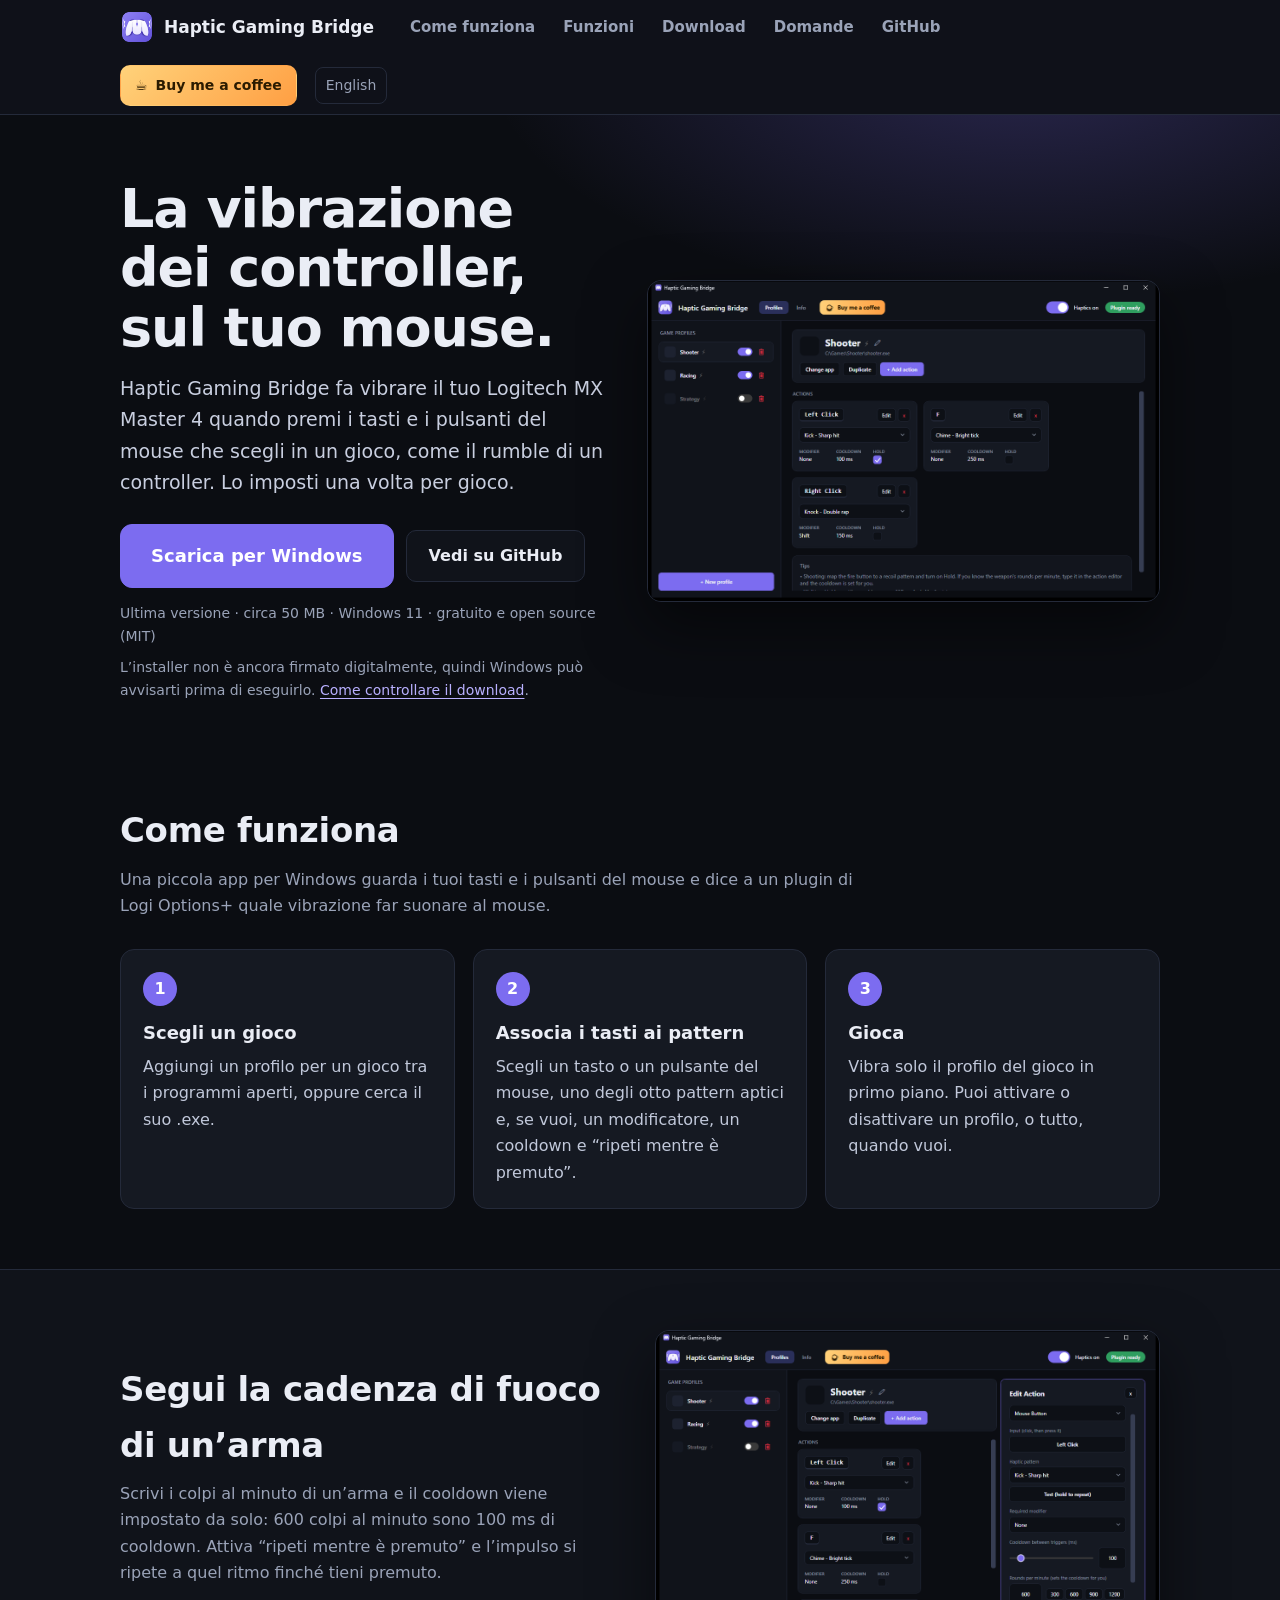
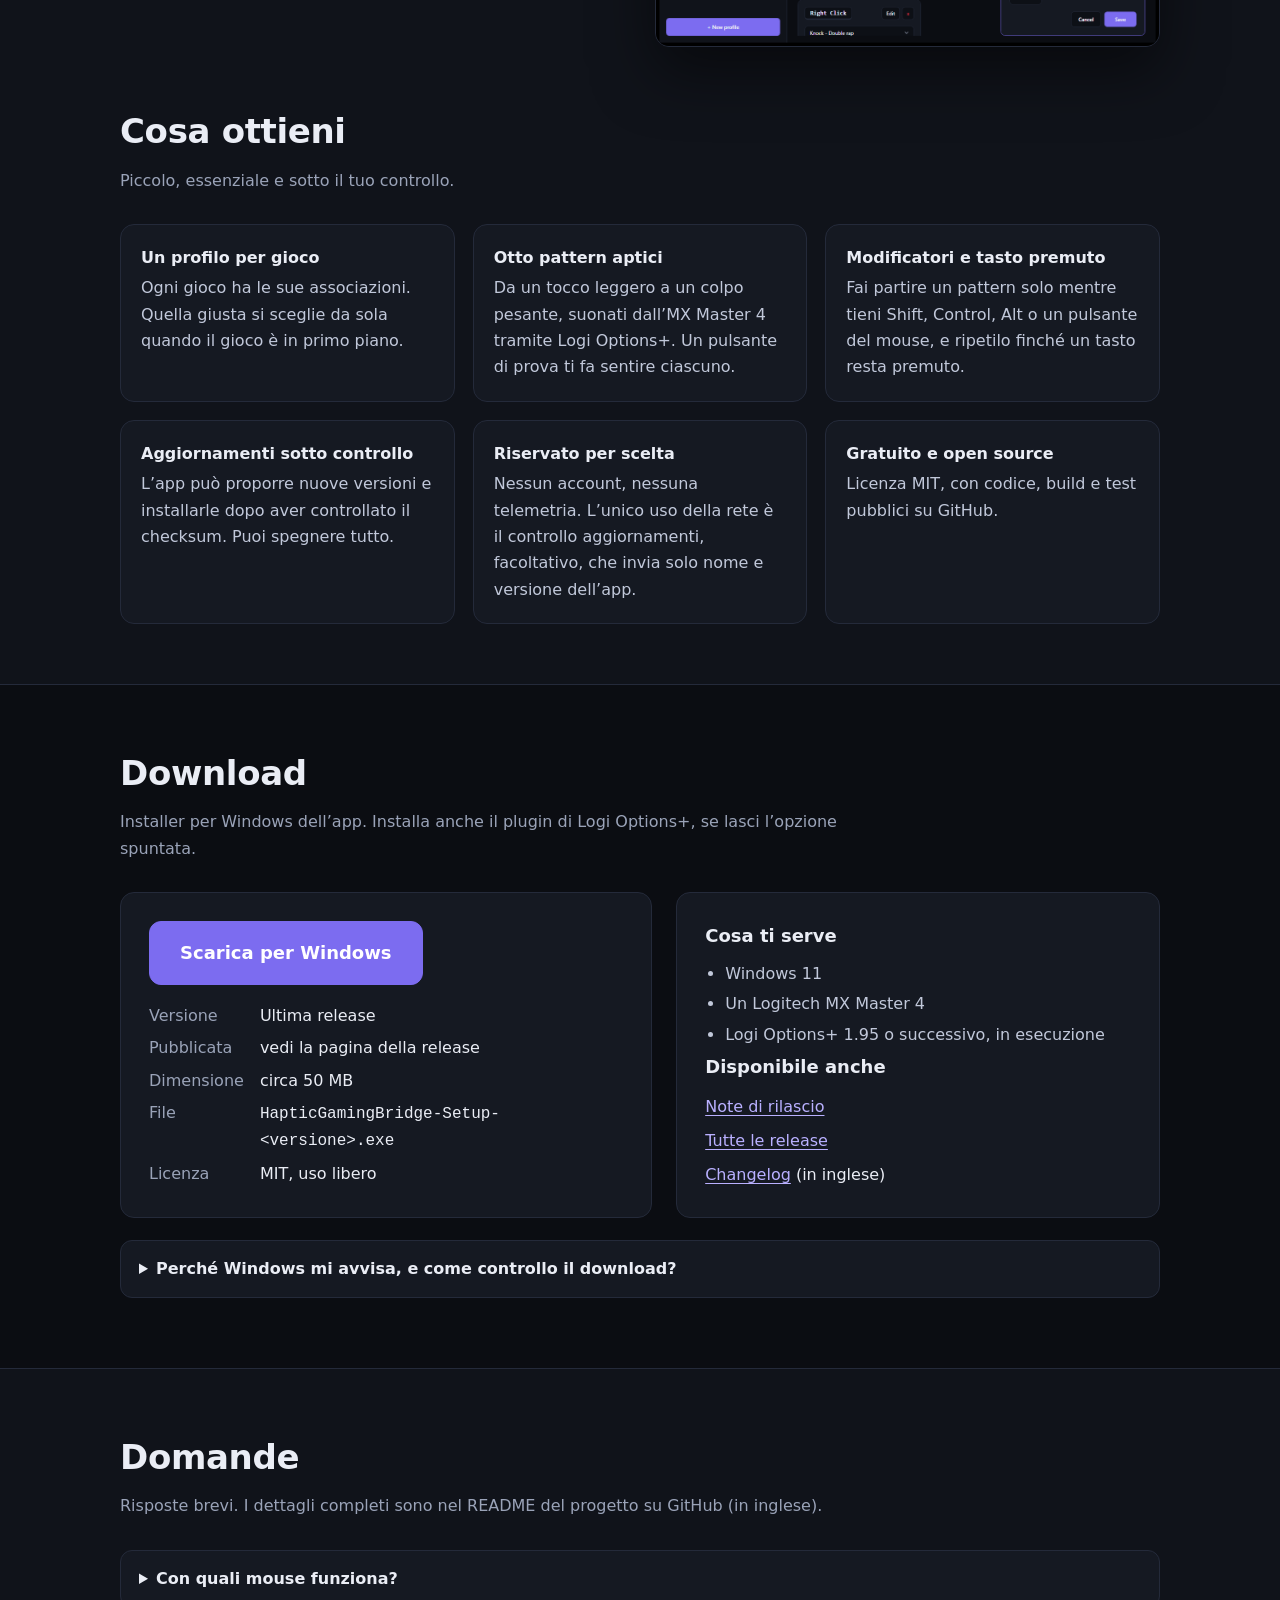
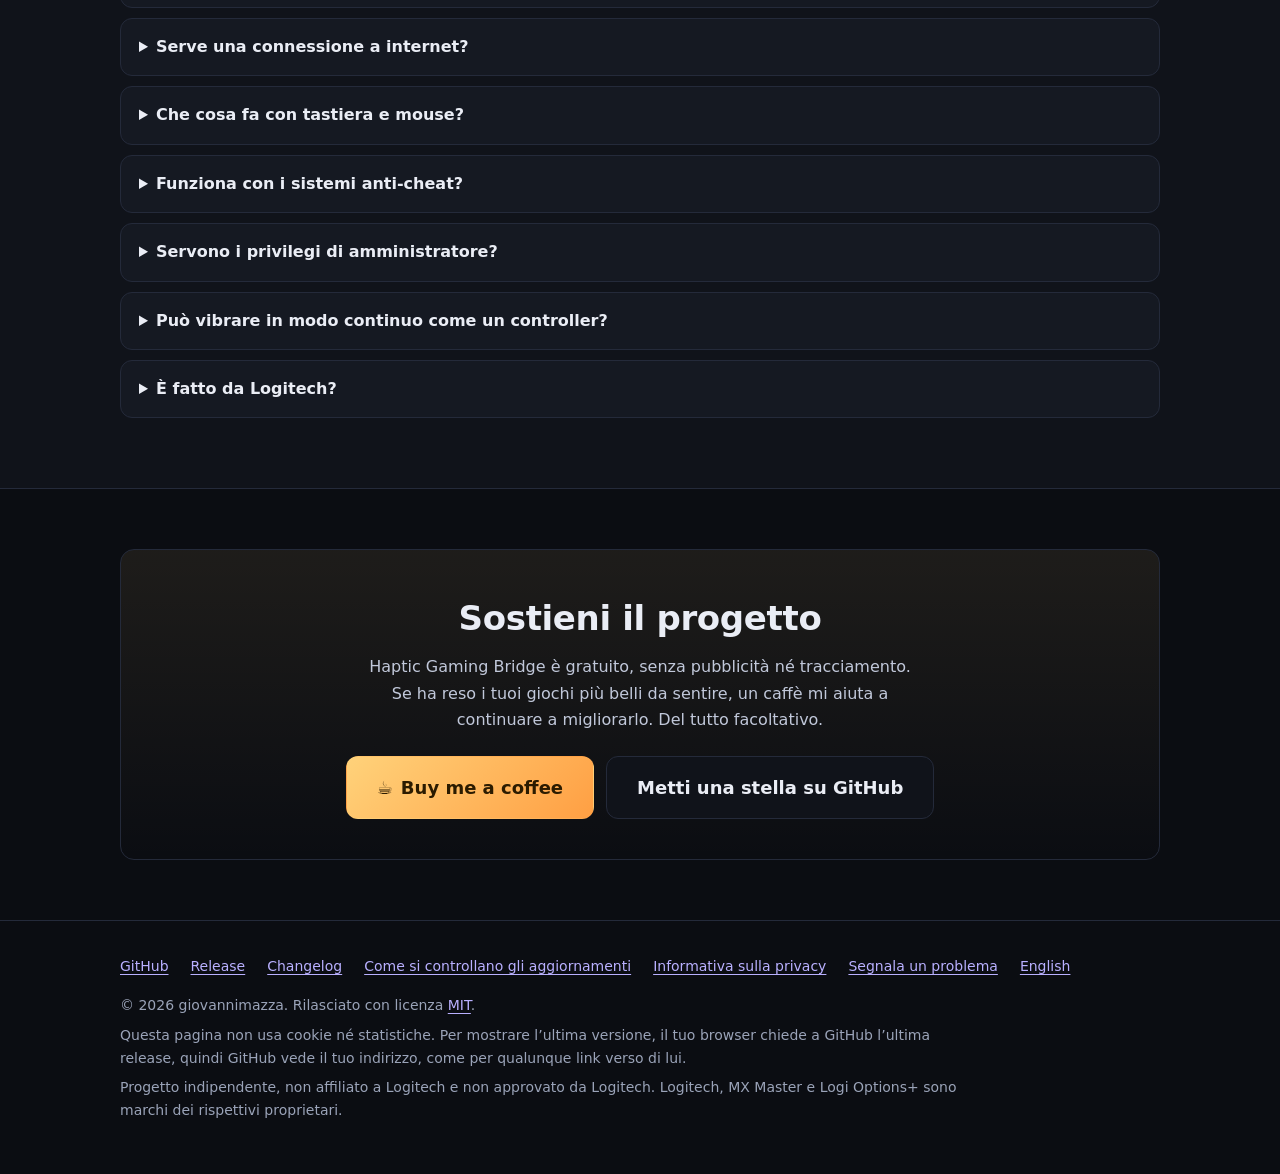
==== site/it/index.html @ e9592797 "Add a static website with the download page, and a way to deploy it site/ has an English and an Ital" ====
<!doctype html>
<html lang="it">
<head>
<meta charset="utf-8">
<meta name="viewport" content="width=device-width, initial-scale=1">
<meta http-equiv="Content-Security-Policy" content="default-src 'none'; script-src 'self'; style-src 'self'; img-src 'self'; connect-src https://api.github.com; base-uri 'none'; form-action 'none'">
<title>Haptic Gaming Bridge: feedback aptico per i giochi con il Logitech MX Master 4</title>
<meta name="description" content="Fai vibrare il tuo Logitech MX Master 4 come un controller. Scegli tu tasti e pulsanti del mouse per ogni gioco. Gratuito e open source per Windows.">
<meta name="theme-color" content="#10131a">
<link rel="icon" href="../assets/favicon.ico">
<link rel="alternate" hreflang="en" href="../">
<link rel="stylesheet" href="../assets/style.css">
</head>
<body>
<a class="skip" href="#main">Vai al contenuto</a>

<header class="top">
  <div class="wrap">
    <a class="brand" href="./"><img src="../assets/icon-256.png" width="34" height="34" alt="">Haptic Gaming Bridge</a>
    <nav class="main" aria-label="Principale">
      <a href="#how">Come funziona</a>
      <a href="#features">Funzioni</a>
      <a href="#download">Download</a>
      <a href="#faq">Domande</a>
      <a href="https://github.com/giovannimazza/haptic-bridge">GitHub</a>
    </nav>
    <span class="spacer"></span>
    <a class="btn btn-coffee btn-small" href="https://paypal.me/giovanbattistamazza"><span class="cup" aria-hidden="true">☕</span> Buy me a coffee</a>
    <a class="lang" href="../" hreflang="en" lang="en">English</a>
  </div>
</header>

<main id="main">
  <div class="hero">
    <div class="wrap">
      <div>
        <h1>La vibrazione dei controller, sul tuo mouse.</h1>
        <p class="lead">Haptic Gaming Bridge fa vibrare il tuo Logitech MX Master 4 quando premi i tasti e i pulsanti del mouse che scegli in un gioco, come il rumble di un controller. Lo imposti una volta per gioco.</p>
        <div class="cta">
          <a class="btn btn-primary btn-big" data-dl href="https://github.com/giovannimazza/haptic-bridge/releases/latest">Scarica per Windows</a>
          <a class="btn" href="https://github.com/giovannimazza/haptic-bridge">Vedi su GitHub</a>
        </div>
        <p class="meta"><span data-version>Ultima versione</span> · <span data-size>circa 50 MB</span> · Windows 11 · gratuito e open source (MIT)</p>
        <p class="note">L’installer non è ancora firmato digitalmente, quindi Windows può avvisarti prima di eseguirlo. <a href="#verify">Come controllare il download</a>.</p>
      </div>
      <figure class="shot">
        <img src="../assets/screenshot-profile.png" width="1180" height="740" alt="La finestra di Haptic Gaming Bridge: a sinistra l’elenco dei profili dei giochi e, per il gioco selezionato, tre azioni che associano tasti e pulsanti del mouse a pattern aptici.">
      </figure>
    </div>
  </div>

  <section id="how">
    <div class="wrap">
      <h2>Come funziona</h2>
      <p class="sub">Una piccola app per Windows guarda i tuoi tasti e i pulsanti del mouse e dice a un plugin di Logi Options+ quale vibrazione far suonare al mouse.</p>
      <div class="grid3">
        <div class="card"><span class="step">1</span><h3>Scegli un gioco</h3><p>Aggiungi un profilo per un gioco tra i programmi aperti, oppure cerca il suo .exe.</p></div>
        <div class="card"><span class="step">2</span><h3>Associa i tasti ai pattern</h3><p>Scegli un tasto o un pulsante del mouse, uno degli otto pattern aptici e, se vuoi, un modificatore, un cooldown e “ripeti mentre è premuto”.</p></div>
        <div class="card"><span class="step">3</span><h3>Gioca</h3><p>Vibra solo il profilo del gioco in primo piano. Puoi attivare o disattivare un profilo, o tutto, quando vuoi.</p></div>
      </div>
    </div>
  </section>

  <section class="alt" id="features">
    <div class="wrap">
      <div class="grid2">
        <div>
          <h2>Segui la cadenza di fuoco di un’arma</h2>
          <p class="sub flush">Scrivi i colpi al minuto di un’arma e il cooldown viene impostato da solo: 600 colpi al minuto sono 100 ms di cooldown. Attiva “ripeti mentre è premuto” e l’impulso si ripete a quel ritmo finché tieni premuto.</p>
        </div>
        <figure class="shot">
          <img src="../assets/screenshot-editor.png" width="1180" height="740" loading="lazy" alt="L’editor delle azioni con il campo dei colpi al minuto a 600, che imposta il cooldown a 100 millisecondi.">
        </figure>
      </div>
      <h2 class="gap">Cosa ottieni</h2>
      <p class="sub">Piccolo, essenziale e sotto il tuo controllo.</p>
      <ul class="features">
        <li><strong>Un profilo per gioco</strong><span>Ogni gioco ha le sue associazioni. Quella giusta si sceglie da sola quando il gioco è in primo piano.</span></li>
        <li><strong>Otto pattern aptici</strong><span>Da un tocco leggero a un colpo pesante, suonati dall’MX Master 4 tramite Logi Options+. Un pulsante di prova ti fa sentire ciascuno.</span></li>
        <li><strong>Modificatori e tasto premuto</strong><span>Fai partire un pattern solo mentre tieni Shift, Control, Alt o un pulsante del mouse, e ripetilo finché un tasto resta premuto.</span></li>
        <li><strong>Aggiornamenti sotto controllo</strong><span>L’app può proporre nuove versioni e installarle dopo aver controllato il checksum. Puoi spegnere tutto.</span></li>
        <li><strong>Riservato per scelta</strong><span>Nessun account, nessuna telemetria. L’unico uso della rete è il controllo aggiornamenti, facoltativo, che invia solo nome e versione dell’app.</span></li>
        <li><strong>Gratuito e open source</strong><span>Licenza MIT, con codice, build e test pubblici su GitHub.</span></li>
      </ul>
    </div>
  </section>

  <section id="download">
    <div class="wrap">
      <h2>Download</h2>
      <p class="sub">Installer per Windows dell’app. Installa anche il plugin di Logi Options+, se lasci l’opzione spuntata.</p>
      <div class="dl">
        <div class="card">
          <a class="btn btn-primary btn-big" data-dl href="https://github.com/giovannimazza/haptic-bridge/releases/latest">Scarica per Windows</a>
          <dl class="kv">
            <dt>Versione</dt><dd data-version>Ultima release</dd>
            <dt>Pubblicata</dt><dd data-date>vedi la pagina della release</dd>
            <dt>Dimensione</dt><dd><span data-size>circa 50 MB</span></dd>
            <dt>File</dt><dd><code data-installer-name>HapticGamingBridge-Setup-&lt;versione&gt;.exe</code></dd>
            <dt>Licenza</dt><dd>MIT, uso libero</dd>
          </dl>
          <div id="verify" data-sha-block hidden>
            <p class="label">SHA-256 dell’installer</p>
            <div class="sha"><code id="sha" data-sha></code><button class="btn btn-small" type="button" data-copy="#sha" data-done="Copiato">Copia</button></div>
          </div>
        </div>
        <div class="card">
          <h3>Cosa ti serve</h3>
          <ul class="list">
            <li>Windows 11</li>
            <li>Un Logitech MX Master 4</li>
            <li>Logi Options+ 1.95 o successivo, in esecuzione</li>
          </ul>
          <h3 class="gap-s">Disponibile anche</h3>
          <ul class="links">
            <li data-plugin-item hidden><a data-plugin href="https://github.com/giovannimazza/haptic-bridge/releases/latest">Solo il plugin di Logi Options+ (.lplug4)</a></li>
            <li data-sums-item hidden><a data-sums href="https://github.com/giovannimazza/haptic-bridge/releases/latest">Checksum (SHA256SUMS.txt)</a></li>
            <li><a data-notes href="https://github.com/giovannimazza/haptic-bridge/releases/latest">Note di rilascio</a></li>
            <li><a href="https://github.com/giovannimazza/haptic-bridge/releases">Tutte le release</a></li>
            <li><a href="https://github.com/giovannimazza/haptic-bridge/blob/main/CHANGELOG.md">Changelog</a> (in inglese)</li>
          </ul>
        </div>
      </div>
      <details class="gap-s">
        <summary>Perché Windows mi avvisa, e come controllo il download?</summary>
        <p>L’installer non è ancora firmato digitalmente (la firma per il progetto è in preparazione), quindi Windows SmartScreen può mostrare “Windows ha protetto il PC”. Prima di eseguirlo puoi verificare che il tuo file sia esattamente quello pubblicato su GitHub confrontando il suo SHA-256 con il valore qui sopra, o con quello sulla pagina della release.</p>
        <p>In PowerShell, dalla cartella del download:</p>
        <pre><code>Get-FileHash .\HapticGamingBridge-Setup-&lt;versione&gt;.exe -Algorithm SHA256</code></pre>
        <p>I due valori devono essere identici. Se installi da questa pagina, l’app potrà poi aggiornarsi da sola: esegue solo un installer delle release GitHub di questo progetto il cui checksum coincide con quello pubblicato.</p>
      </details>
    </div>
  </section>

  <section class="alt" id="faq">
    <div class="wrap">
      <h2>Domande</h2>
      <p class="sub">Risposte brevi. I dettagli completi sono nel README del progetto su GitHub (in inglese).</p>
      <details><summary>Con quali mouse funziona?</summary><p>Solo con il Logitech MX Master 4, che ha il motorino aptico. La vibrazione passa da Logi Options+, che quindi deve essere installato e in esecuzione.</p></details>
      <details><summary>Serve una connessione a internet?</summary><p>No. L’unica cosa che l’app fa in rete è un controllo aggiornamenti facoltativo (chiede a GitHub l’ultima release e invia solo nome e versione dell’app). Puoi spegnerlo nell’app, in Info → Updates, e allora non apre nessuna connessione di rete.</p></details>
      <details><summary>Che cosa fa con tastiera e mouse?</summary><p>Per funzionare installa un hook globale di tastiera e mouse, così vede i tasti premuti e i pulsanti del mouse. Li confronta solo con le azioni che hai impostato e non li registra, non li salva e non li invia. I profili sono salvati sul tuo PC, in <code>%APPDATA%\HapticGamingBridge</code>.</p></details>
      <details><summary>Funziona con i sistemi anti-cheat?</summary><p>Non è stato provato con software anti-cheat. Poiché usa un hook globale dell’input, controlla il regolamento di un gioco competitivo prima di usarlo.</p></details>
      <details><summary>Servono i privilegi di amministratore?</summary><p>Non per installarlo: si installa solo per il tuo utente. Un gioco avviato come amministratore nasconde i suoi input ai programmi normali, e in quel caso anche l’app deve essere eseguita come amministratore.</p></details>
      <details><summary>Può vibrare in modo continuo come un controller?</summary><p>No. Logi Options+ offre pattern di vibrazione brevi e predefiniti. Ogni evento è un impulso breve, e il mouse può unire impulsi che arrivano molto ravvicinati.</p></details>
      <details><summary>È fatto da Logitech?</summary><p>No. È un progetto indipendente, non affiliato a Logitech e non approvato da Logitech.</p></details>
    </div>
  </section>

  <section>
    <div class="wrap">
      <div class="coffee-box">
        <h2>Sostieni il progetto</h2>
        <p>Haptic Gaming Bridge è gratuito, senza pubblicità né tracciamento. Se ha reso i tuoi giochi più belli da sentire, un caffè mi aiuta a continuare a migliorarlo. Del tutto facoltativo.</p>
        <div class="row">
          <a class="btn btn-coffee btn-big" href="https://paypal.me/giovanbattistamazza"><span class="cup" aria-hidden="true">☕</span> Buy me a coffee</a>
          <a class="btn btn-big" href="https://github.com/giovannimazza/haptic-bridge">Metti una stella su GitHub</a>
        </div>
      </div>
    </div>
  </section>
</main>

<footer>
  <div class="wrap">
    <div class="links-row">
      <a href="https://github.com/giovannimazza/haptic-bridge">GitHub</a>
      <a href="https://github.com/giovannimazza/haptic-bridge/releases">Release</a>
      <a href="https://github.com/giovannimazza/haptic-bridge/blob/main/CHANGELOG.md">Changelog</a>
      <a href="https://github.com/giovannimazza/haptic-bridge/blob/main/docs/updates.md">Come si controllano gli aggiornamenti</a>
      <a href="https://github.com/giovannimazza/haptic-bridge#privacy-policy">Informativa sulla privacy</a>
      <a href="https://github.com/giovannimazza/haptic-bridge/issues">Segnala un problema</a>
      <a href="../" hreflang="en" lang="en">English</a>
    </div>
    <p>© 2026 giovannimazza. Rilasciato con licenza <a href="https://github.com/giovannimazza/haptic-bridge/blob/main/LICENSE">MIT</a>.</p>
    <p>Questa pagina non usa cookie né statistiche. Per mostrare l’ultima versione, il tuo browser chiede a GitHub l’ultima release, quindi GitHub vede il tuo indirizzo, come per qualunque link verso di lui.</p>
    <p>Progetto indipendente, non affiliato a Logitech e non approvato da Logitech. Logitech, MX Master e Logi Options+ sono marchi dei rispettivi proprietari.</p>
  </div>
</footer>
<script src="../assets/app.js" defer></script>
</body>
</html>
---- site/assets/style.css ----
/* Haptic Gaming Bridge site. No external fonts, scripts or images: everything comes from this folder. */
:root {
  --bg: #0b0d12; --panel: #10131a; --card: #151922; --line: #242a3a;
  --text: #eaedf5; --muted: #9aa3b8; --accent: #7c6cf0; --accent-hover: #8f81f5; --green: #2f9e5f;
  --radius: 14px; --max: 1080px;
  color-scheme: dark;
}
* { box-sizing: border-box; }
html { scroll-behavior: smooth; scroll-padding-top: 76px; }
body { margin: 0; background: var(--bg); color: var(--text); font: 16px/1.65 system-ui, -apple-system, "Segoe UI", Roboto, sans-serif; -webkit-text-size-adjust: 100%; }
img { max-width: 100%; height: auto; }
a { color: #b9b0ff; text-underline-offset: 3px; }
a:hover { color: #d6d0ff; }
:focus-visible { outline: 3px solid #b9b0ff; outline-offset: 3px; border-radius: 6px; }
code, kbd { font-family: ui-monospace, "Cascadia Code", Consolas, monospace; }
.wrap { max-width: var(--max); margin: 0 auto; padding: 0 20px; }
.skip { position: absolute; left: -999px; top: 8px; background: var(--accent); color: #fff; padding: 8px 14px; border-radius: 8px; z-index: 20; }
.skip:focus { left: 12px; }

/* ---- header ---- */
header.top { position: sticky; top: 0; z-index: 10; background: rgba(16, 19, 26, .94); border-bottom: 1px solid var(--line); backdrop-filter: blur(8px); }
header.top .wrap { display: flex; align-items: center; gap: 18px; min-height: 64px; flex-wrap: wrap; padding-top: 8px; padding-bottom: 8px; }
.brand { display: flex; align-items: center; gap: 10px; color: var(--text); text-decoration: none; font-weight: 700; font-size: 17px; }
.brand img { width: 34px; height: 34px; border-radius: 8px; }
nav.main { display: flex; gap: 4px; flex-wrap: wrap; margin-left: 6px; }
nav.main a { color: var(--muted); text-decoration: none; padding: 7px 12px; border-radius: 8px; font-weight: 600; font-size: 15px; }
nav.main a:hover { color: var(--text); background: #1d2230; }
.spacer { flex: 1; }
.lang { color: var(--muted); font-size: 14px; text-decoration: none; padding: 6px 10px; border: 1px solid var(--line); border-radius: 8px; }
.lang:hover { color: var(--text); }

/* ---- buttons ---- */
.btn { display: inline-flex; align-items: center; justify-content: center; gap: 8px; padding: 12px 22px; border-radius: 10px; border: 1px solid var(--line); background: #10131a; color: var(--text); font: inherit; font-weight: 700; text-decoration: none; cursor: pointer; }
.btn:hover { background: #1a1f2b; color: #fff; }
.btn-primary { background: var(--accent); border-color: var(--accent); color: #fff; }
.btn-primary:hover { background: var(--accent-hover); border-color: var(--accent-hover); }
.btn-big { padding: 16px 30px; font-size: 18px; border-radius: 12px; }
.btn-coffee { background: linear-gradient(135deg, #ffd27a, #ff9f43); border-color: transparent; color: #2b1b00; }
.btn-coffee:hover { background: linear-gradient(135deg, #ffdc92, #ffac5c); color: #2b1b00; }
.btn-coffee .cup { display: inline-block; transform-origin: 50% 85%; }
.btn-coffee:hover .cup { animation: shake .5s ease-in-out 1; }
.btn-small { padding: 8px 14px; font-size: 14px; }
@keyframes shake { 0%, 100% { transform: rotate(0) } 15% { transform: rotate(-12deg) } 35% { transform: rotate(10deg) } 55% { transform: rotate(-8deg) } 75% { transform: rotate(6deg) } }
@media (prefers-reduced-motion: reduce) { html { scroll-behavior: auto; } .btn-coffee:hover .cup { animation: none; } }

/* ---- hero ---- */
.hero { padding: 64px 0 40px; background: radial-gradient(900px 420px at 80% -10%, rgba(124, 108, 240, .28), transparent 60%); }
.hero .wrap { display: grid; grid-template-columns: 1.15fr 1.2fr; gap: 36px; align-items: center; }
h1 { font-size: clamp(34px, 5vw, 54px); line-height: 1.1; margin: 0 0 16px; letter-spacing: -.02em; }
.lead { font-size: 19px; color: #c9cfe0; margin: 0 0 26px; max-width: 34em; }
.cta { display: flex; flex-wrap: wrap; gap: 12px; align-items: center; }
.meta { color: var(--muted); font-size: 14px; margin: 14px 0 0; }
.note { color: var(--muted); font-size: 14px; margin: 8px 0 0; max-width: 40em; }
.shot { border: 1px solid var(--line); border-radius: var(--radius); background: var(--card); box-shadow: 0 24px 60px rgba(0, 0, 0, .5); overflow: hidden; }
.shot img { display: block; width: 100%; }
figure.shot { margin: 0; }

/* Spacing helpers: inline style attributes are blocked by the Content-Security-Policy, so they live here. */
.flush { margin-bottom: 0; }
h2.gap { margin-top: 56px; }
.gap-s { margin-top: 22px; }
.label { margin: 20px 0 0; font-weight: 700; }

/* Grid children may shrink below their content, so a long word or line can never push the page wider than the screen. */
.hero .wrap > *, .grid3 > *, .grid2 > *, .features > *, .dl > * { min-width: 0; }
.kv code { overflow-wrap: anywhere; }

/* ---- sections ---- */
section { padding: 60px 0; }
section.alt { background: var(--panel); border-top: 1px solid var(--line); border-bottom: 1px solid var(--line); }
h2 { font-size: clamp(26px, 3.4vw, 34px); margin: 0 0 8px; letter-spacing: -.01em; }
.sub { color: var(--muted); margin: 0 0 30px; max-width: 46em; }
.grid3 { display: grid; grid-template-columns: repeat(3, 1fr); gap: 18px; }
.grid2 { display: grid; grid-template-columns: 1fr 1fr; gap: 30px; align-items: center; }
.card { background: var(--card); border: 1px solid var(--line); border-radius: var(--radius); padding: 22px; }
.card h3 { margin: 0 0 6px; font-size: 18px; }
.card p { margin: 0; color: #c1c8da; }
.step { display: inline-grid; place-items: center; width: 34px; height: 34px; border-radius: 50%; background: var(--accent); color: #fff; font-weight: 800; margin-bottom: 12px; }
.features { list-style: none; padding: 0; margin: 0; display: grid; grid-template-columns: repeat(3, 1fr); gap: 18px; }
.features li { background: var(--card); border: 1px solid var(--line); border-radius: var(--radius); padding: 20px; }
.features strong { display: block; margin-bottom: 4px; }
.features span { color: #c1c8da; }

/* ---- download ---- */
.dl { display: grid; grid-template-columns: 1.1fr 1fr; gap: 24px; }
.dl .card { padding: 28px; }
.kv { display: grid; grid-template-columns: max-content 1fr; gap: 6px 16px; margin: 18px 0 0; }
.kv dt { color: var(--muted); }
.kv dd { margin: 0; word-break: break-word; }
.sha { display: flex; gap: 8px; align-items: stretch; margin-top: 6px; }
.sha code { flex: 1; background: #0d1016; border: 1px solid var(--line); border-radius: 8px; padding: 9px 12px; font-size: 12.5px; word-break: break-all; color: #cfd6ea; }
.list { margin: 10px 0 0; padding-left: 20px; color: #c1c8da; }
.list li { margin: 4px 0; }
.links { list-style: none; padding: 0; margin: 12px 0 0; display: grid; gap: 8px; }

details { border: 1px solid var(--line); border-radius: 12px; background: var(--card); padding: 0 18px; margin: 10px 0; }
details summary { cursor: pointer; padding: 15px 0; font-weight: 700; }
details[open] summary { border-bottom: 1px solid var(--line); margin-bottom: 12px; }
details p, details pre { margin: 0 0 14px; color: #c1c8da; }
pre { background: #0d1016; border: 1px solid var(--line); border-radius: 8px; padding: 12px 14px; overflow-x: auto; font-size: 13.5px; }

.coffee-box { text-align: center; padding: 40px 24px; background: linear-gradient(180deg, rgba(255, 210, 122, .08), transparent); border: 1px solid var(--line); border-radius: var(--radius); }
.coffee-box p { color: #c1c8da; max-width: 34em; margin: 0 auto 22px; }
.coffee-box .row { display: flex; gap: 12px; justify-content: center; flex-wrap: wrap; }

footer { border-top: 1px solid var(--line); padding: 34px 0 46px; color: var(--muted); font-size: 14px; }
footer .links-row { display: flex; flex-wrap: wrap; gap: 8px 22px; margin-bottom: 16px; }
footer a { color: #b9b0ff; }
footer p { margin: 6px 0; max-width: 60em; }

/* ---- small screens ---- */
@media (max-width: 900px) {
  .hero .wrap, .dl, .grid2 { grid-template-columns: minmax(0, 1fr); }
  .grid3, .features { grid-template-columns: minmax(0, 1fr); }
  .hero { padding-top: 36px; }
  nav.main { order: 3; width: 100%; margin-left: 0; }
}
@media (max-width: 480px) {
  .btn-big { width: 100%; }
  .cta { flex-direction: column; align-items: stretch; }
  .sha { flex-direction: column; }
}
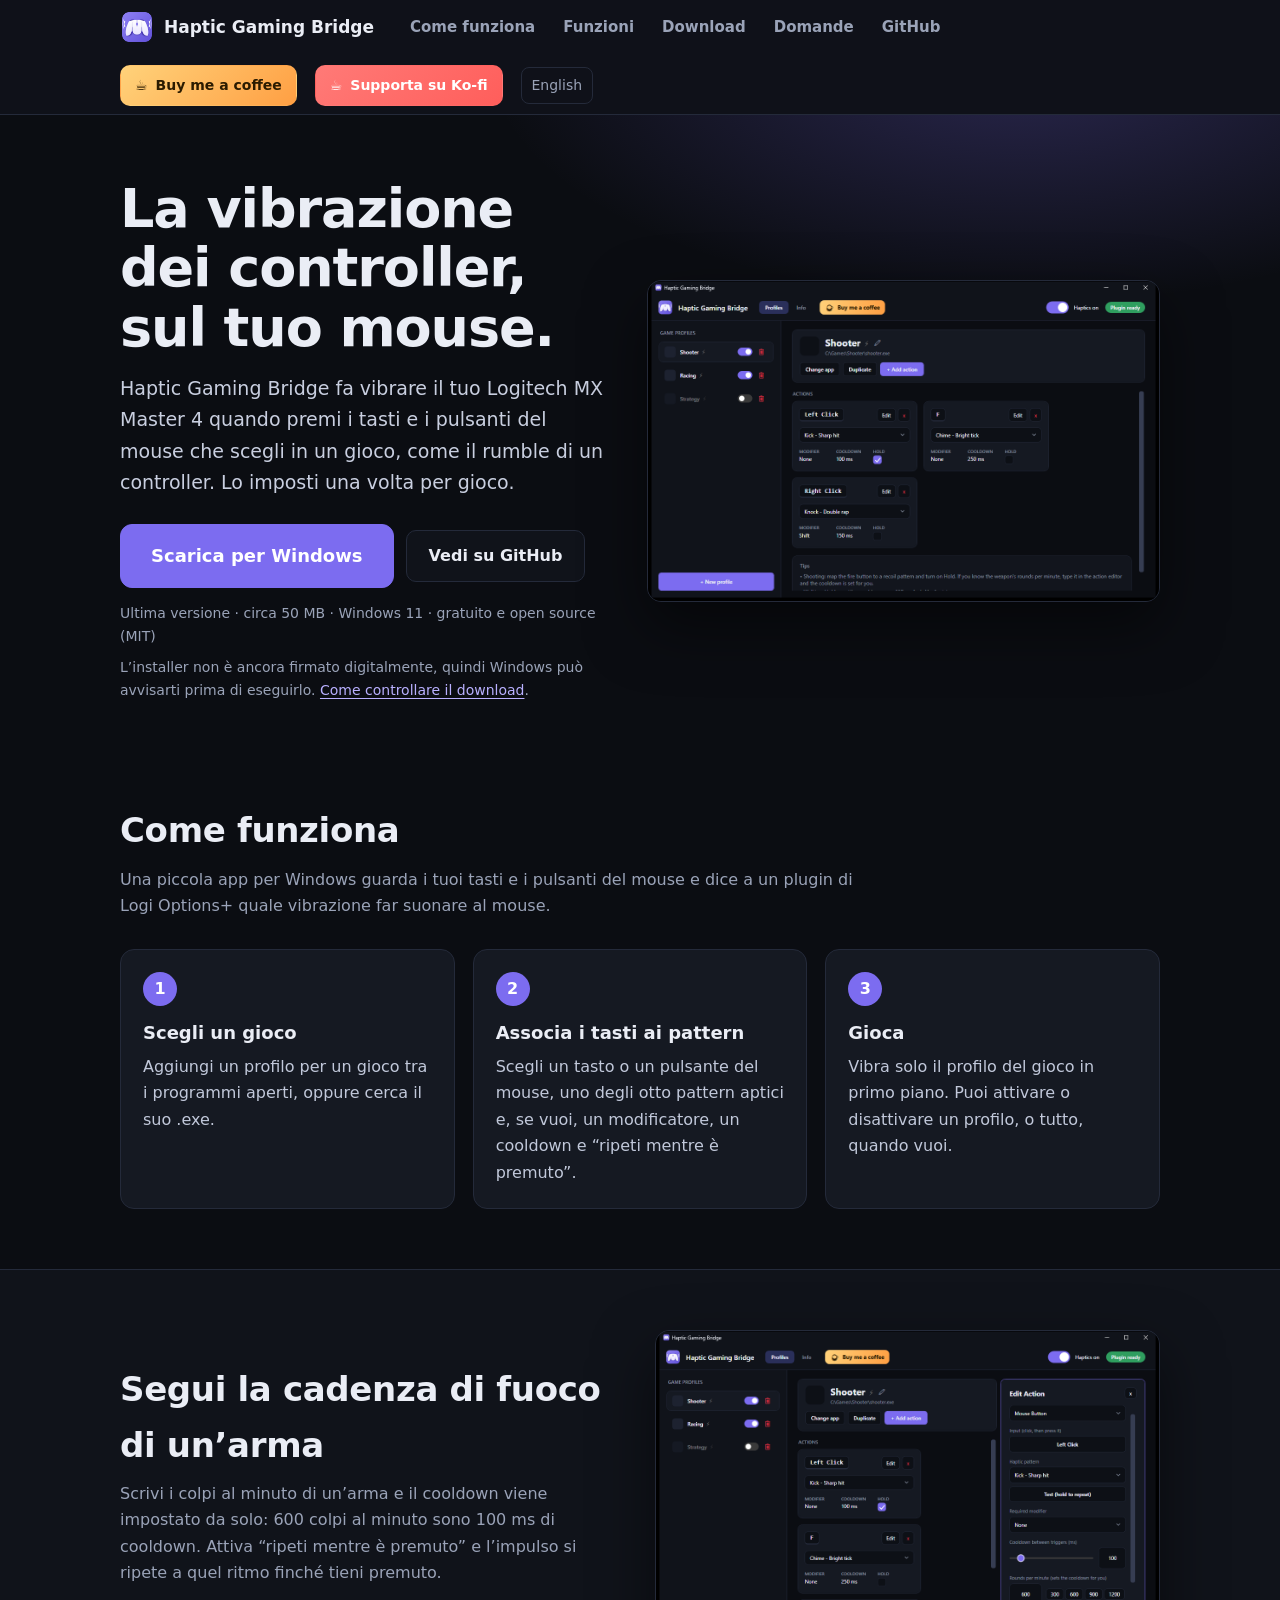
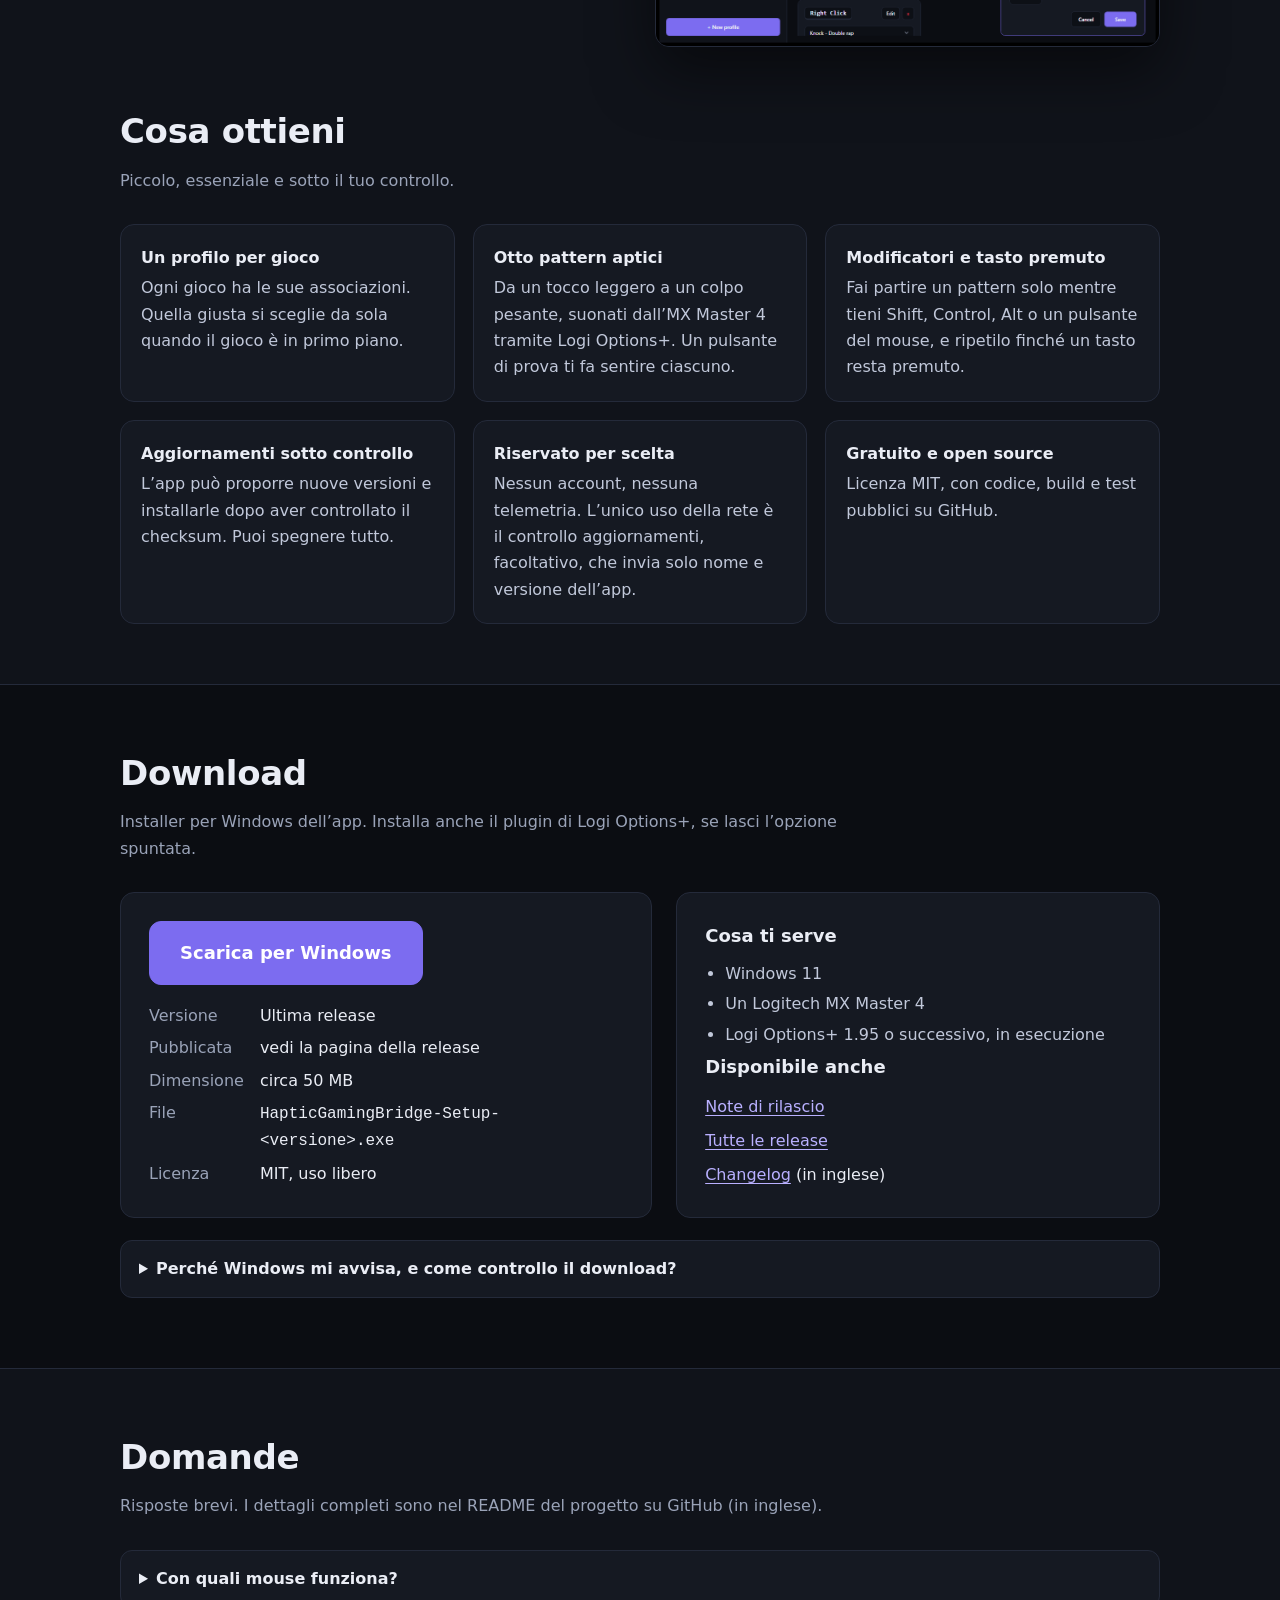
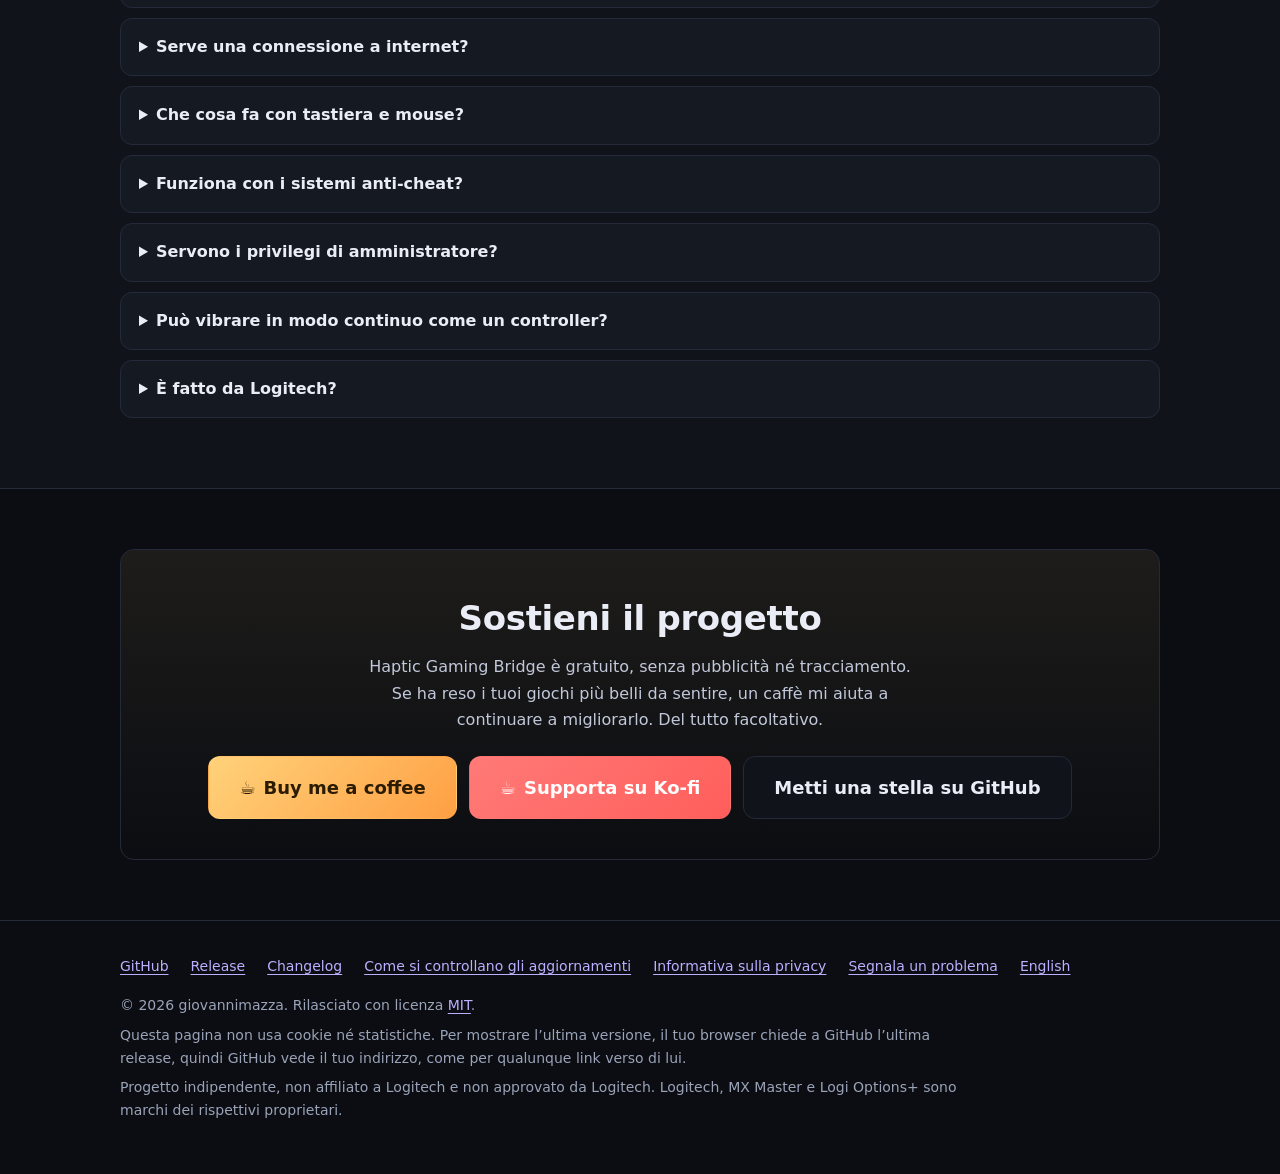
==== commit 65a5ea5f: "Add a Ko-fi support button next to the PayPal one A second, separate button in the app header, the w" ====
--- a/site/it/index.html
+++ b/site/it/index.html
@@ -26,6 +26,7 @@
     </nav>
     <span class="spacer"></span>
     <a class="btn btn-coffee btn-small" href="https://paypal.me/giovanbattistamazza"><span class="cup" aria-hidden="true">☕</span> Buy me a coffee</a>
+    <a class="btn btn-kofi btn-small" href="https://ko-fi.com/giovanbattistamazza"><span class="cup" aria-hidden="true">☕</span> Supporta su Ko-fi</a>
     <a class="lang" href="../" hreflang="en" lang="en">English</a>
   </div>
 </header>
@@ -152,6 +153,7 @@
         <p>Haptic Gaming Bridge è gratuito, senza pubblicità né tracciamento. Se ha reso i tuoi giochi più belli da sentire, un caffè mi aiuta a continuare a migliorarlo. Del tutto facoltativo.</p>
         <div class="row">
           <a class="btn btn-coffee btn-big" href="https://paypal.me/giovanbattistamazza"><span class="cup" aria-hidden="true">☕</span> Buy me a coffee</a>
+          <a class="btn btn-kofi btn-big" href="https://ko-fi.com/giovanbattistamazza"><span class="cup" aria-hidden="true">☕</span> Supporta su Ko-fi</a>
           <a class="btn btn-big" href="https://github.com/giovannimazza/haptic-bridge">Metti una stella su GitHub</a>
         </div>
       </div>
--- a/site/assets/style.css
+++ b/site/assets/style.css
@@ -37,11 +37,13 @@
 .btn-big { padding: 16px 30px; font-size: 18px; border-radius: 12px; }
 .btn-coffee { background: linear-gradient(135deg, #ffd27a, #ff9f43); border-color: transparent; color: #2b1b00; }
 .btn-coffee:hover { background: linear-gradient(135deg, #ffdc92, #ffac5c); color: #2b1b00; }
-.btn-coffee .cup { display: inline-block; transform-origin: 50% 85%; }
-.btn-coffee:hover .cup { animation: shake .5s ease-in-out 1; }
+.btn-kofi { background: linear-gradient(135deg, #ff7a77, #ff5e5b); border-color: transparent; color: #fff; }
+.btn-kofi:hover { background: linear-gradient(135deg, #ff8d8a, #ff706d); color: #fff; }
+.btn-coffee .cup, .btn-kofi .cup { display: inline-block; transform-origin: 50% 85%; }
+.btn-coffee:hover .cup, .btn-kofi:hover .cup { animation: shake .5s ease-in-out 1; }
 .btn-small { padding: 8px 14px; font-size: 14px; }
 @keyframes shake { 0%, 100% { transform: rotate(0) } 15% { transform: rotate(-12deg) } 35% { transform: rotate(10deg) } 55% { transform: rotate(-8deg) } 75% { transform: rotate(6deg) } }
-@media (prefers-reduced-motion: reduce) { html { scroll-behavior: auto; } .btn-coffee:hover .cup { animation: none; } }
+@media (prefers-reduced-motion: reduce) { html { scroll-behavior: auto; } .btn-coffee:hover .cup, .btn-kofi:hover .cup { animation: none; } }
 
 /* ---- hero ---- */
 .hero { padding: 64px 0 40px; background: radial-gradient(900px 420px at 80% -10%, rgba(124, 108, 240, .28), transparent 60%); }
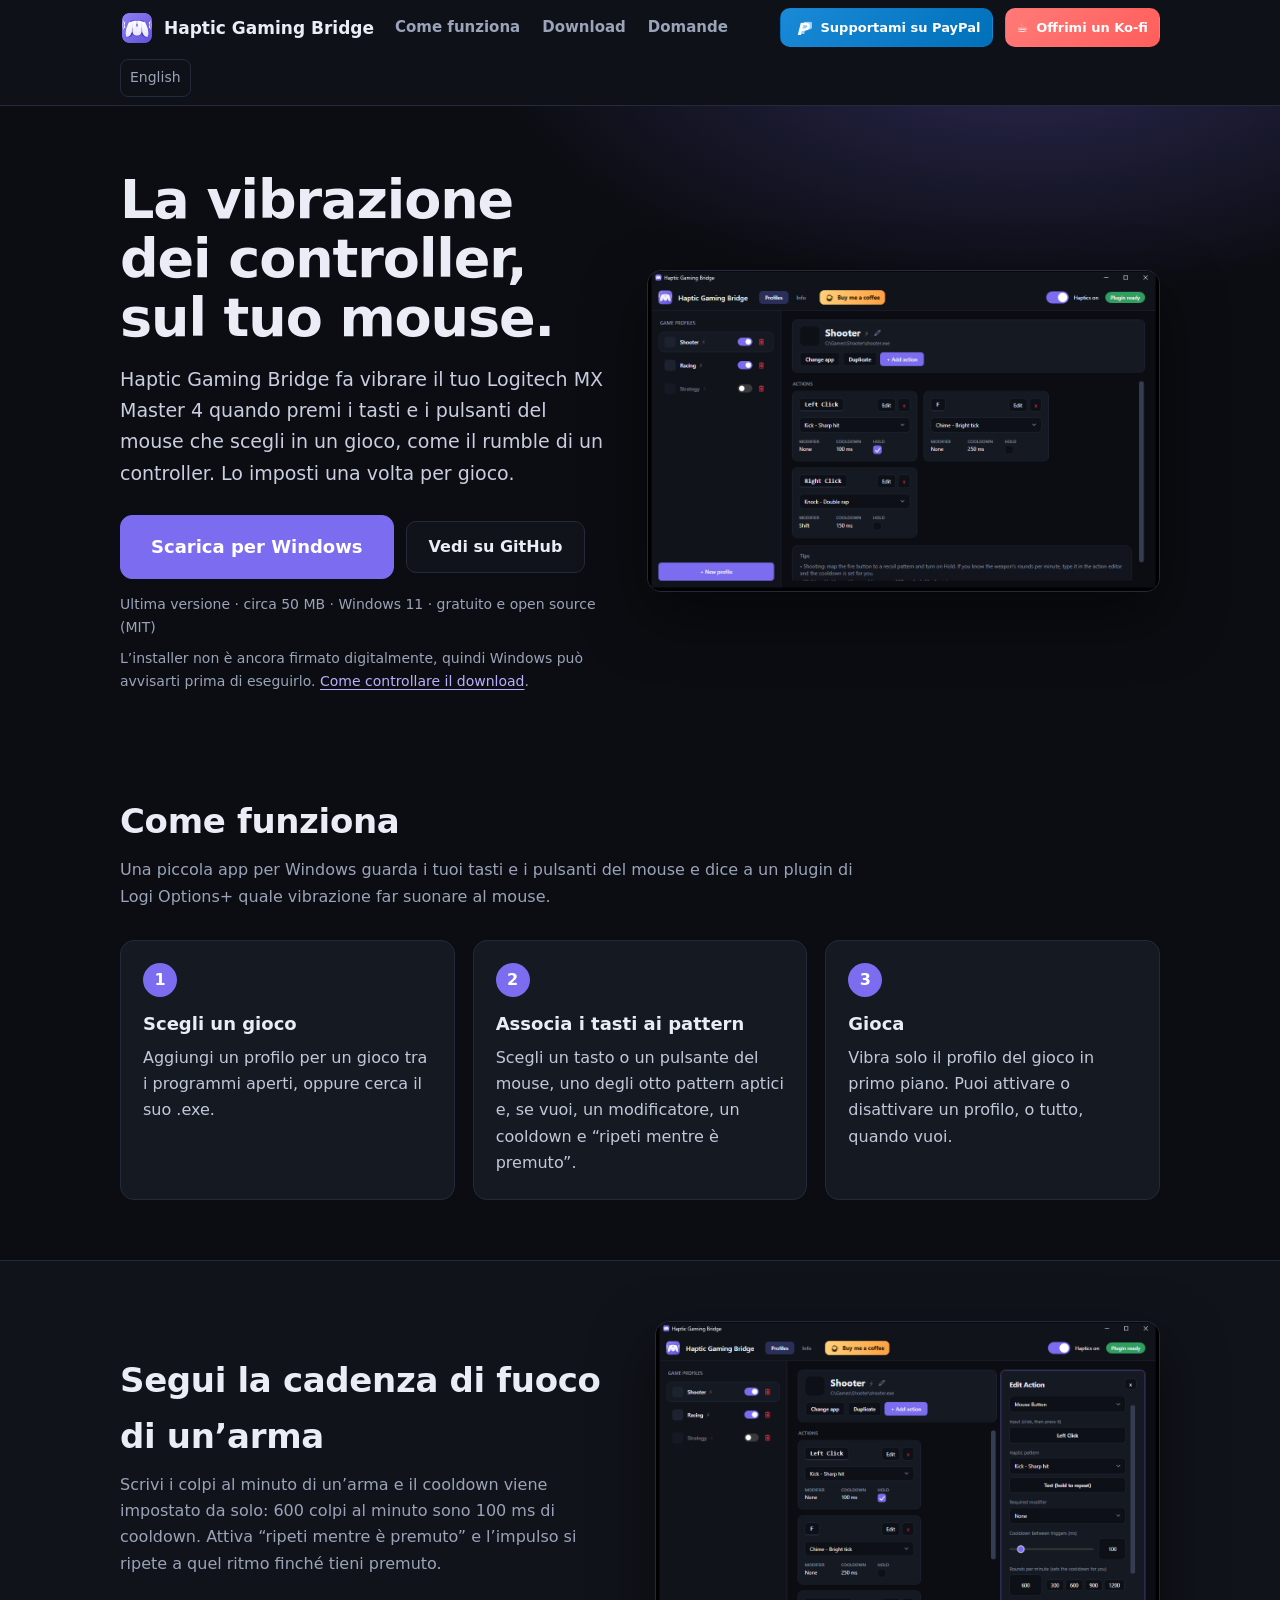
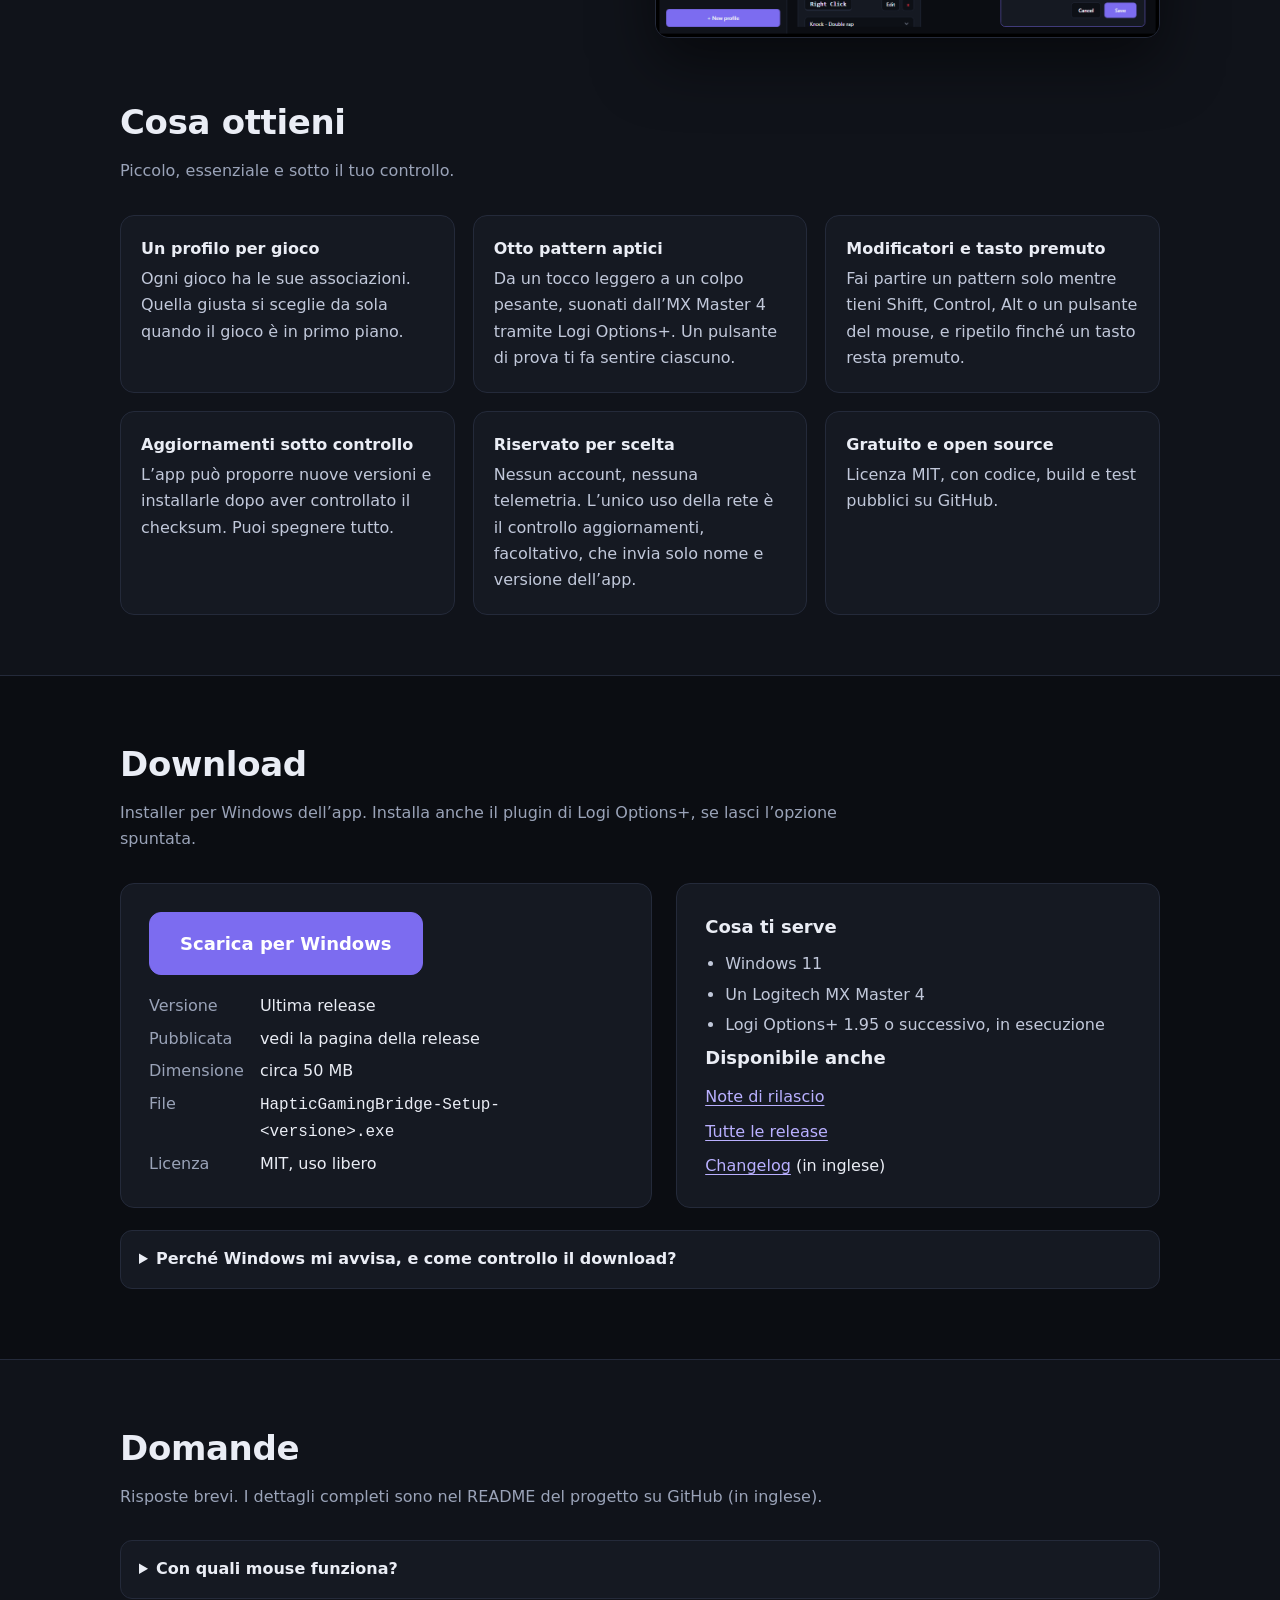
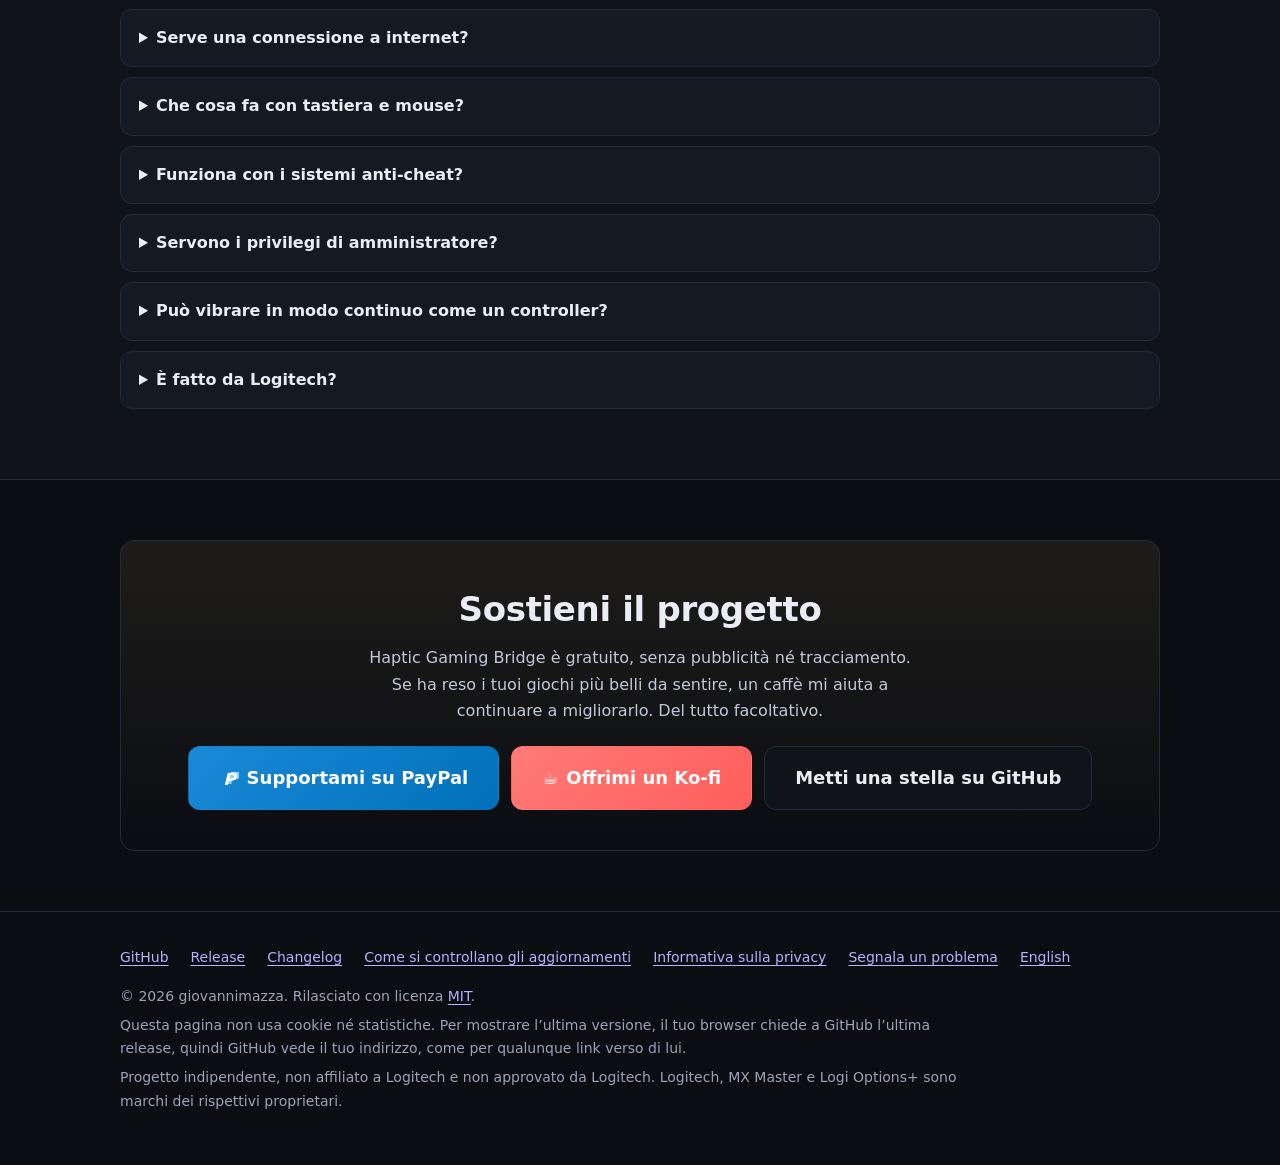
==== commit a93c4ed7: "Rename the support buttons: Support me on PayPal (blue) and Buy me a Ko-fi PayPal gets the blue styl" ====
--- a/site/it/index.html
+++ b/site/it/index.html
@@ -19,14 +19,12 @@
     <a class="brand" href="./"><img src="../assets/icon-256.png" width="34" height="34" alt="">Haptic Gaming Bridge</a>
     <nav class="main" aria-label="Principale">
       <a href="#how">Come funziona</a>
-      <a href="#features">Funzioni</a>
       <a href="#download">Download</a>
       <a href="#faq">Domande</a>
-      <a href="https://github.com/giovannimazza/haptic-bridge">GitHub</a>
     </nav>
     <span class="spacer"></span>
-    <a class="btn btn-coffee btn-small" href="https://paypal.me/giovanbattistamazza"><span class="cup" aria-hidden="true">☕</span> Buy me a coffee</a>
-    <a class="btn btn-kofi btn-small" href="https://ko-fi.com/giovanbattistamazza"><span class="cup" aria-hidden="true">☕</span> Supporta su Ko-fi</a>
+    <a class="btn btn-paypal btn-small" href="https://paypal.me/giovanbattistamazza"><svg class="pp" viewBox="0 0 24 24" width="20" height="20" aria-hidden="true"><text class="pp-back" x="9" y="19">P</text><text class="pp-front" x="5" y="20">P</text></svg> Supportami su PayPal</a>
+    <a class="btn btn-kofi btn-small" href="https://ko-fi.com/giovanbattistamazza"><span class="cup" aria-hidden="true">☕</span> Offrimi un Ko-fi</a>
     <a class="lang" href="../" hreflang="en" lang="en">English</a>
   </div>
 </header>
@@ -152,8 +150,8 @@
         <h2>Sostieni il progetto</h2>
         <p>Haptic Gaming Bridge è gratuito, senza pubblicità né tracciamento. Se ha reso i tuoi giochi più belli da sentire, un caffè mi aiuta a continuare a migliorarlo. Del tutto facoltativo.</p>
         <div class="row">
-          <a class="btn btn-coffee btn-big" href="https://paypal.me/giovanbattistamazza"><span class="cup" aria-hidden="true">☕</span> Buy me a coffee</a>
-          <a class="btn btn-kofi btn-big" href="https://ko-fi.com/giovanbattistamazza"><span class="cup" aria-hidden="true">☕</span> Supporta su Ko-fi</a>
+          <a class="btn btn-paypal btn-big" href="https://paypal.me/giovanbattistamazza"><svg class="pp" viewBox="0 0 24 24" width="20" height="20" aria-hidden="true"><text class="pp-back" x="9" y="19">P</text><text class="pp-front" x="5" y="20">P</text></svg> Supportami su PayPal</a>
+          <a class="btn btn-kofi btn-big" href="https://ko-fi.com/giovanbattistamazza"><span class="cup" aria-hidden="true">☕</span> Offrimi un Ko-fi</a>
           <a class="btn btn-big" href="https://github.com/giovannimazza/haptic-bridge">Metti una stella su GitHub</a>
         </div>
       </div>
--- a/site/assets/style.css
+++ b/site/assets/style.css
@@ -19,11 +19,11 @@
 
 /* ---- header ---- */
 header.top { position: sticky; top: 0; z-index: 10; background: rgba(16, 19, 26, .94); border-bottom: 1px solid var(--line); backdrop-filter: blur(8px); }
-header.top .wrap { display: flex; align-items: center; gap: 18px; min-height: 64px; flex-wrap: wrap; padding-top: 8px; padding-bottom: 8px; }
+header.top .wrap { display: flex; align-items: center; gap: 12px; min-height: 64px; flex-wrap: wrap; padding-top: 8px; padding-bottom: 8px; }
 .brand { display: flex; align-items: center; gap: 10px; color: var(--text); text-decoration: none; font-weight: 700; font-size: 17px; }
 .brand img { width: 34px; height: 34px; border-radius: 8px; }
-nav.main { display: flex; gap: 4px; flex-wrap: wrap; margin-left: 6px; }
-nav.main a { color: var(--muted); text-decoration: none; padding: 7px 12px; border-radius: 8px; font-weight: 600; font-size: 15px; }
+nav.main { display: flex; gap: 4px; flex-wrap: wrap; margin-left: 0; }
+nav.main a { color: var(--muted); text-decoration: none; padding: 7px 9px; border-radius: 8px; font-weight: 600; font-size: 15px; }
 nav.main a:hover { color: var(--text); background: #1d2230; }
 .spacer { flex: 1; }
 .lang { color: var(--muted); font-size: 14px; text-decoration: none; padding: 6px 10px; border: 1px solid var(--line); border-radius: 8px; }
@@ -35,15 +35,20 @@
 .btn-primary { background: var(--accent); border-color: var(--accent); color: #fff; }
 .btn-primary:hover { background: var(--accent-hover); border-color: var(--accent-hover); }
 .btn-big { padding: 16px 30px; font-size: 18px; border-radius: 12px; }
-.btn-coffee { background: linear-gradient(135deg, #ffd27a, #ff9f43); border-color: transparent; color: #2b1b00; }
-.btn-coffee:hover { background: linear-gradient(135deg, #ffdc92, #ffac5c); color: #2b1b00; }
+.btn-paypal { background: linear-gradient(135deg, #1a8ad8, #0070ba); border-color: transparent; color: #fff; }
+.btn-paypal:hover { background: linear-gradient(135deg, #2c98e4, #0a7fcc); color: #fff; }
+.btn-paypal .pp { flex: none; font: italic 900 20px/1 system-ui, "Segoe UI", sans-serif; }
+.pp-front { fill: #fff; }
+.pp-back { fill: #9cd0ff; }
 .btn-kofi { background: linear-gradient(135deg, #ff7a77, #ff5e5b); border-color: transparent; color: #fff; }
 .btn-kofi:hover { background: linear-gradient(135deg, #ff8d8a, #ff706d); color: #fff; }
-.btn-coffee .cup, .btn-kofi .cup { display: inline-block; transform-origin: 50% 85%; }
-.btn-coffee:hover .cup, .btn-kofi:hover .cup { animation: shake .5s ease-in-out 1; }
+.btn-kofi .cup { display: inline-block; transform-origin: 50% 85%; }
+.btn-kofi:hover .cup { animation: shake .5s ease-in-out 1; }
 .btn-small { padding: 8px 14px; font-size: 14px; }
+header.top .btn-small { padding: 8px 11px; font-size: 13px; white-space: nowrap; }
+header.top .lang { padding: 6px 9px; }
 @keyframes shake { 0%, 100% { transform: rotate(0) } 15% { transform: rotate(-12deg) } 35% { transform: rotate(10deg) } 55% { transform: rotate(-8deg) } 75% { transform: rotate(6deg) } }
-@media (prefers-reduced-motion: reduce) { html { scroll-behavior: auto; } .btn-coffee:hover .cup, .btn-kofi:hover .cup { animation: none; } }
+@media (prefers-reduced-motion: reduce) { html { scroll-behavior: auto; } .btn-kofi:hover .cup { animation: none; } }
 
 /* ---- hero ---- */
 .hero { padding: 64px 0 40px; background: radial-gradient(900px 420px at 80% -10%, rgba(124, 108, 240, .28), transparent 60%); }
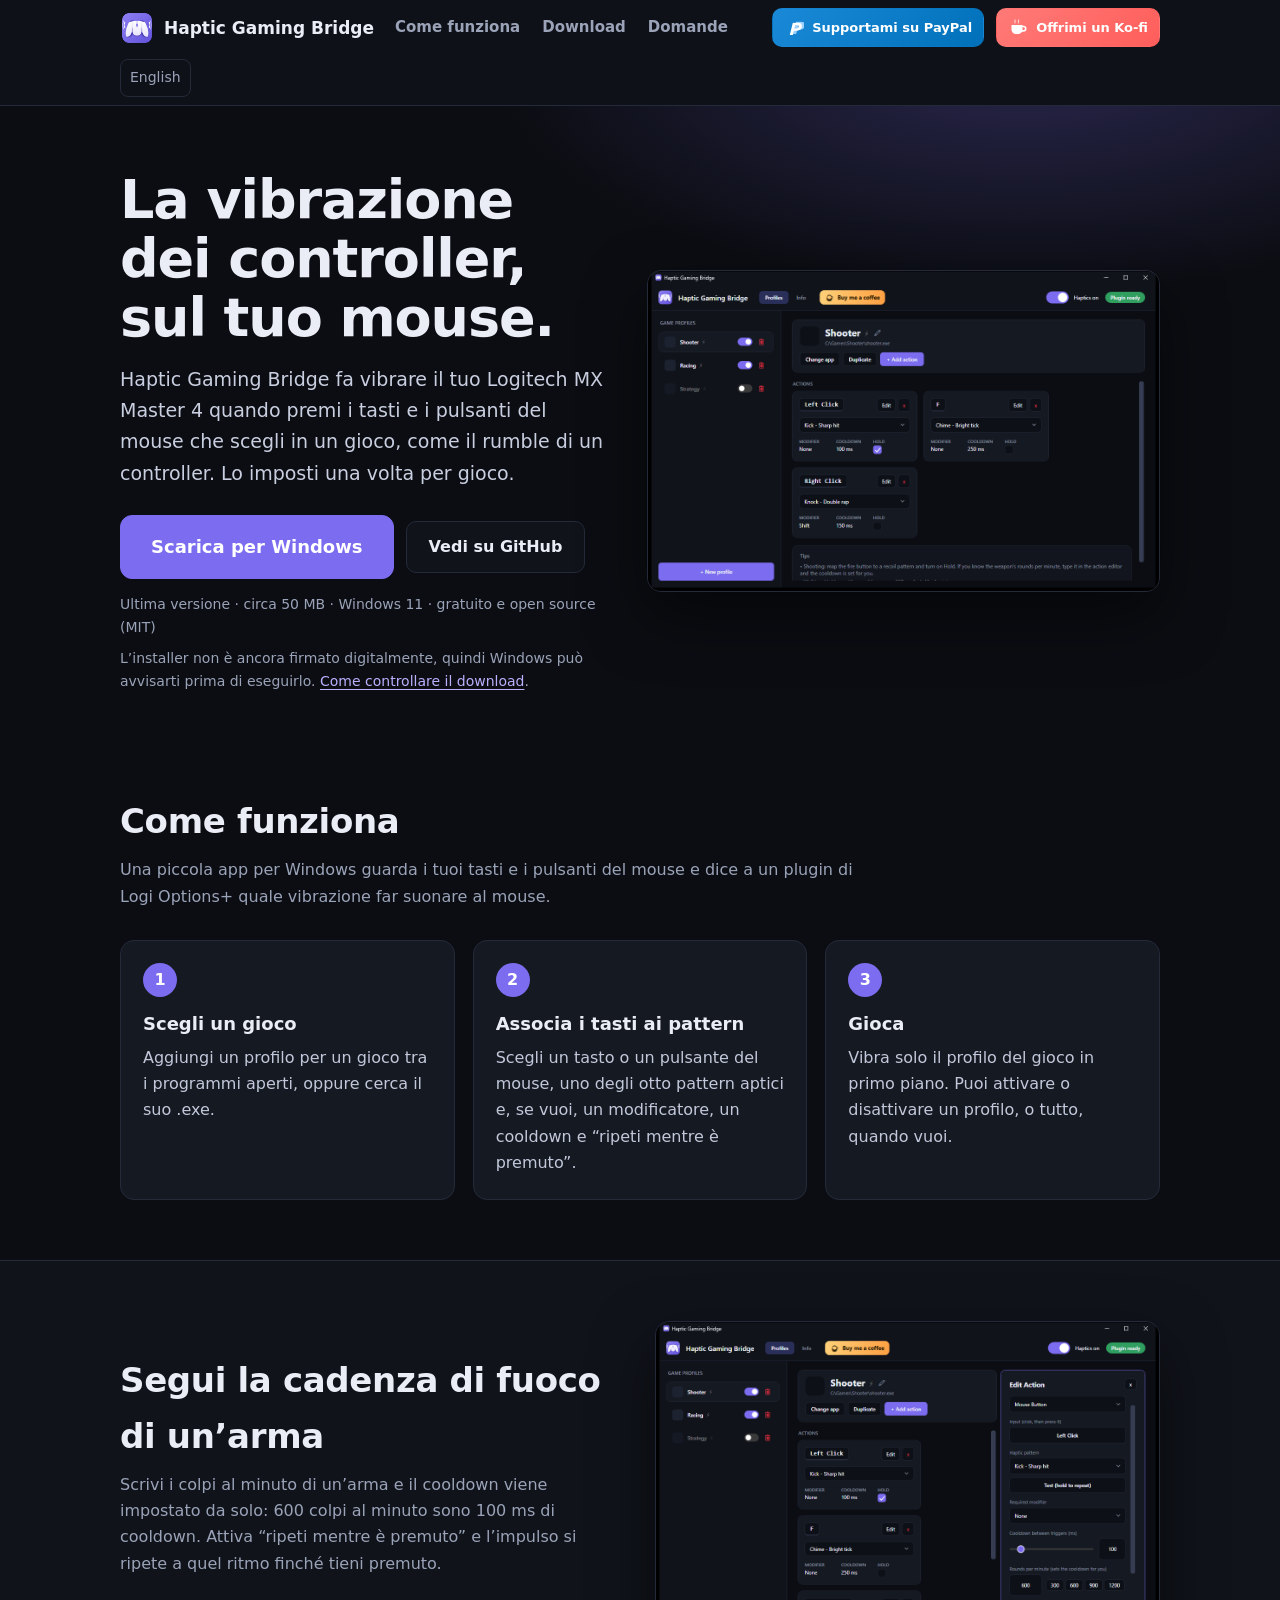
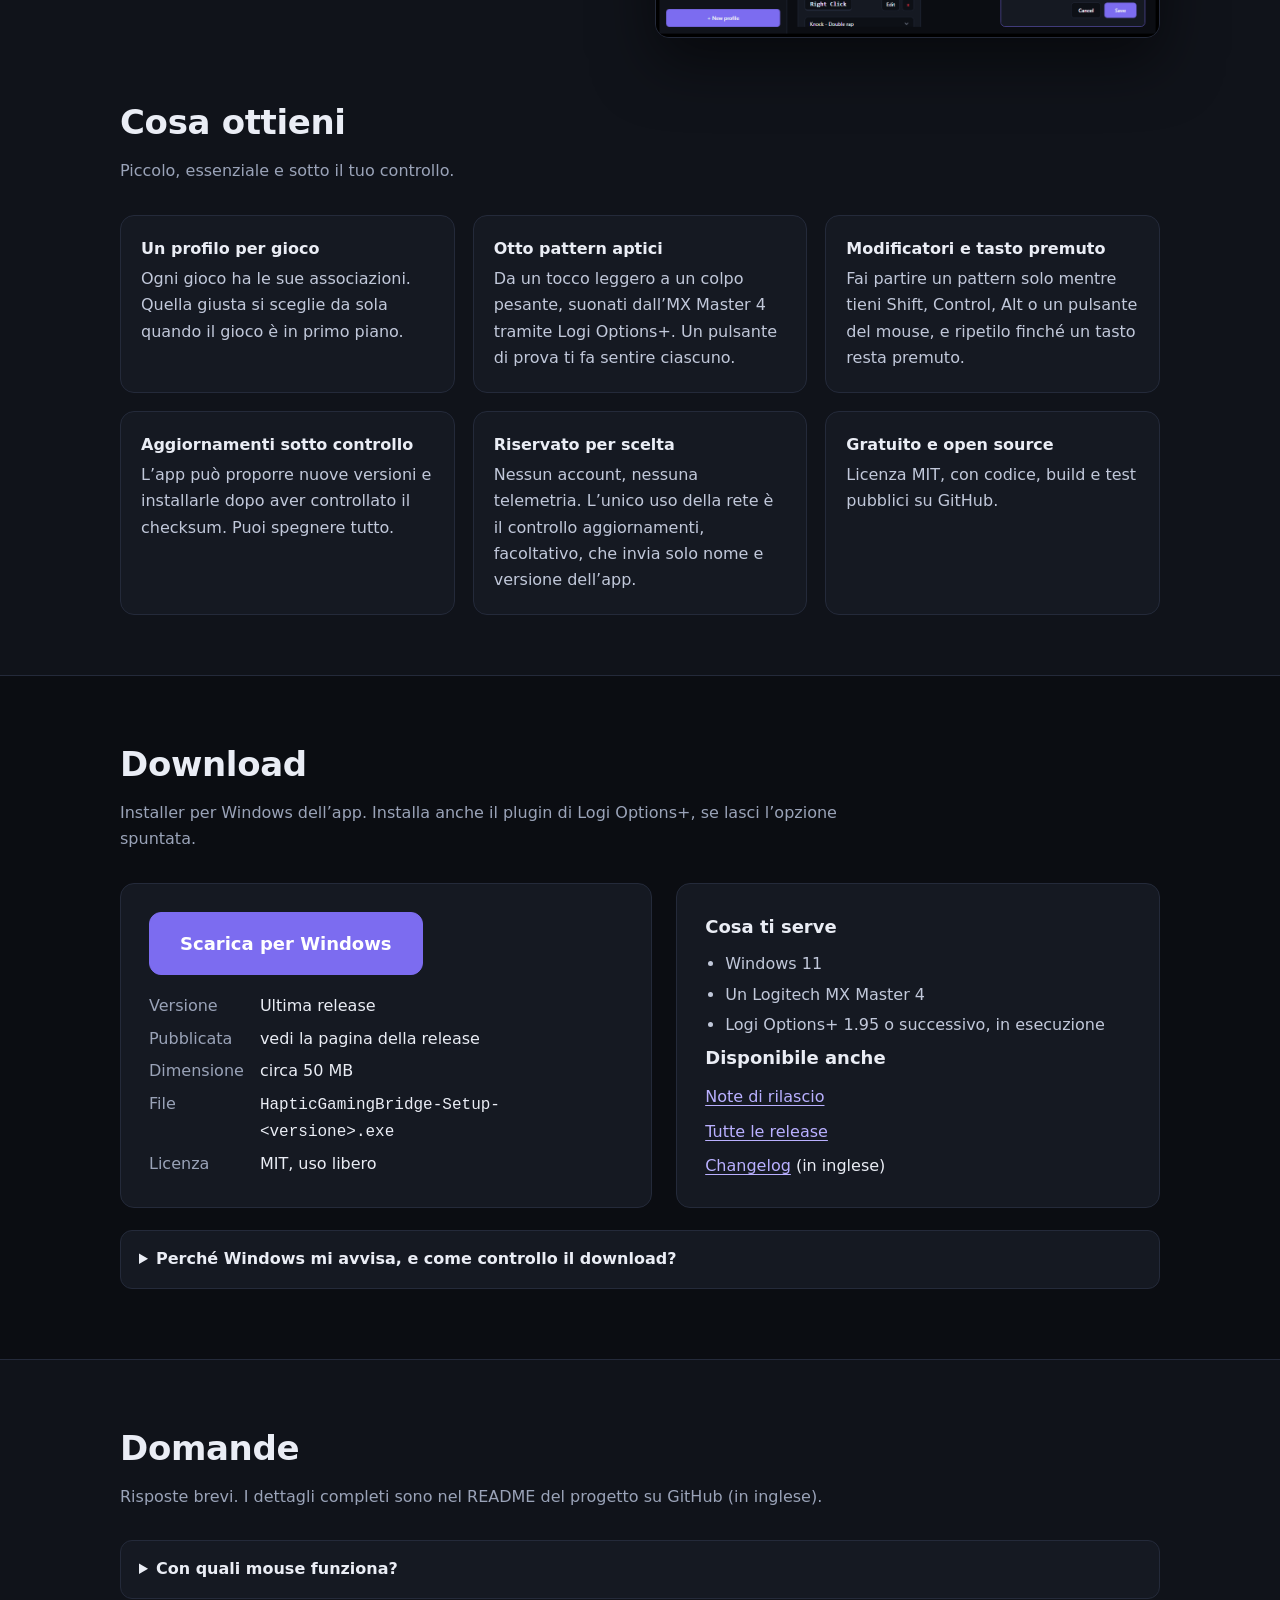
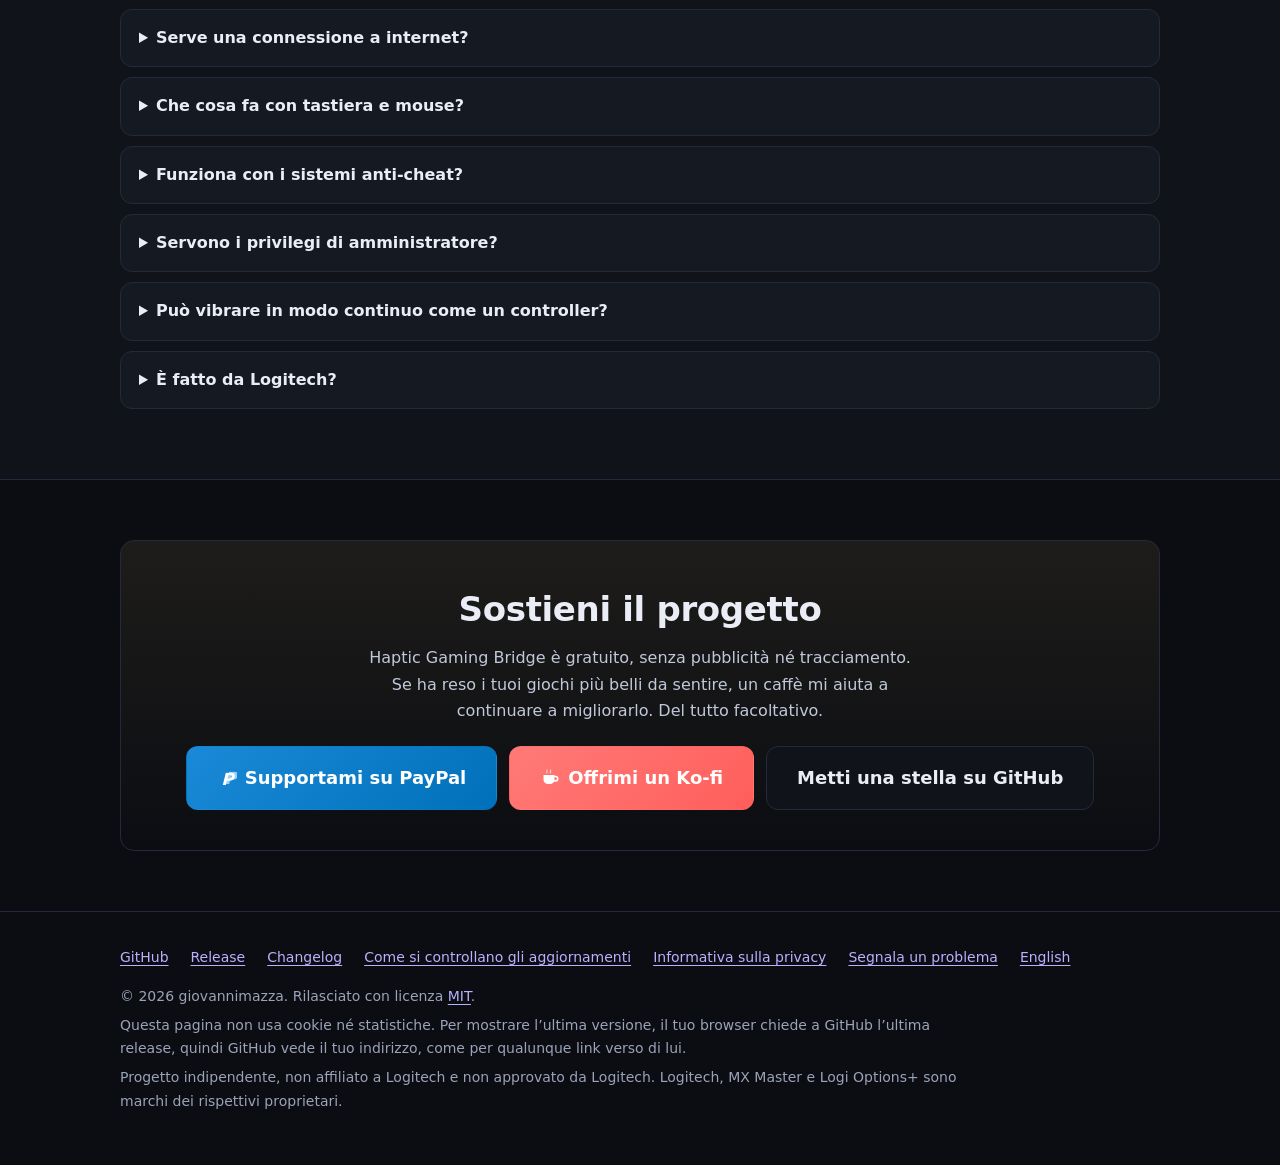
==== commit cf8bf65d: "Draw the Ko-fi cup as a vector so it is centered in the button The emoji sat low and off-centre; a f" ====
--- a/site/it/index.html
+++ b/site/it/index.html
@@ -24,7 +24,7 @@
     </nav>
     <span class="spacer"></span>
     <a class="btn btn-paypal btn-small" href="https://paypal.me/giovanbattistamazza"><svg class="pp" viewBox="0 0 24 24" width="20" height="20" aria-hidden="true"><text class="pp-back" x="9" y="19">P</text><text class="pp-front" x="5" y="20">P</text></svg> Supportami su PayPal</a>
-    <a class="btn btn-kofi btn-small" href="https://ko-fi.com/giovanbattistamazza"><span class="cup" aria-hidden="true">☕</span> Offrimi un Ko-fi</a>
+    <a class="btn btn-kofi btn-small" href="https://ko-fi.com/giovanbattistamazza"><span class="cup"><svg class="cupsvg" viewBox="0 0 20 20" width="20" height="20" aria-hidden="true"><path d="M3.5 7H14.5V11.5A4.5 4.5 0 0 1 10 16H8A4.5 4.5 0 0 1 3.5 11.5Z" fill="currentColor"/><path d="M14.5 8.5H15.5A2.2 2.2 0 0 1 15.5 12.9H13.8" fill="none" stroke="currentColor" stroke-width="1.6" stroke-linecap="round"/><path d="M7 4.8C6.2 3.8 7.8 3.2 7 2M10.5 4.8C9.7 3.8 11.3 3.2 10.5 2" fill="none" stroke="currentColor" stroke-width="1.2" stroke-linecap="round" opacity=".65"/></svg></span> Offrimi un Ko-fi</a>
     <a class="lang" href="../" hreflang="en" lang="en">English</a>
   </div>
 </header>
@@ -151,7 +151,7 @@
         <p>Haptic Gaming Bridge è gratuito, senza pubblicità né tracciamento. Se ha reso i tuoi giochi più belli da sentire, un caffè mi aiuta a continuare a migliorarlo. Del tutto facoltativo.</p>
         <div class="row">
           <a class="btn btn-paypal btn-big" href="https://paypal.me/giovanbattistamazza"><svg class="pp" viewBox="0 0 24 24" width="20" height="20" aria-hidden="true"><text class="pp-back" x="9" y="19">P</text><text class="pp-front" x="5" y="20">P</text></svg> Supportami su PayPal</a>
-          <a class="btn btn-kofi btn-big" href="https://ko-fi.com/giovanbattistamazza"><span class="cup" aria-hidden="true">☕</span> Offrimi un Ko-fi</a>
+          <a class="btn btn-kofi btn-big" href="https://ko-fi.com/giovanbattistamazza"><span class="cup"><svg class="cupsvg" viewBox="0 0 20 20" width="20" height="20" aria-hidden="true"><path d="M3.5 7H14.5V11.5A4.5 4.5 0 0 1 10 16H8A4.5 4.5 0 0 1 3.5 11.5Z" fill="currentColor"/><path d="M14.5 8.5H15.5A2.2 2.2 0 0 1 15.5 12.9H13.8" fill="none" stroke="currentColor" stroke-width="1.6" stroke-linecap="round"/><path d="M7 4.8C6.2 3.8 7.8 3.2 7 2M10.5 4.8C9.7 3.8 11.3 3.2 10.5 2" fill="none" stroke="currentColor" stroke-width="1.2" stroke-linecap="round" opacity=".65"/></svg></span> Offrimi un Ko-fi</a>
           <a class="btn btn-big" href="https://github.com/giovannimazza/haptic-bridge">Metti una stella su GitHub</a>
         </div>
       </div>
--- a/site/assets/style.css
+++ b/site/assets/style.css
@@ -1,4 +1,4 @@
-/* Haptic Gaming Bridge site. No external fonts, scripts or images: everything comes from this folder. */
+﻿/* Haptic Gaming Bridge site. No external fonts, scripts or images: everything comes from this folder. */
 :root {
   --bg: #0b0d12; --panel: #10131a; --card: #151922; --line: #242a3a;
   --text: #eaedf5; --muted: #9aa3b8; --accent: #7c6cf0; --accent-hover: #8f81f5; --green: #2f9e5f;
@@ -42,7 +42,7 @@
 .pp-back { fill: #9cd0ff; }
 .btn-kofi { background: linear-gradient(135deg, #ff7a77, #ff5e5b); border-color: transparent; color: #fff; }
 .btn-kofi:hover { background: linear-gradient(135deg, #ff8d8a, #ff706d); color: #fff; }
-.btn-kofi .cup { display: inline-block; transform-origin: 50% 85%; }
+.btn-kofi .cup { display: inline-flex; line-height: 0; transform-origin: 50% 85%; }
 .btn-kofi:hover .cup { animation: shake .5s ease-in-out 1; }
 .btn-small { padding: 8px 14px; font-size: 14px; }
 header.top .btn-small { padding: 8px 11px; font-size: 13px; white-space: nowrap; }
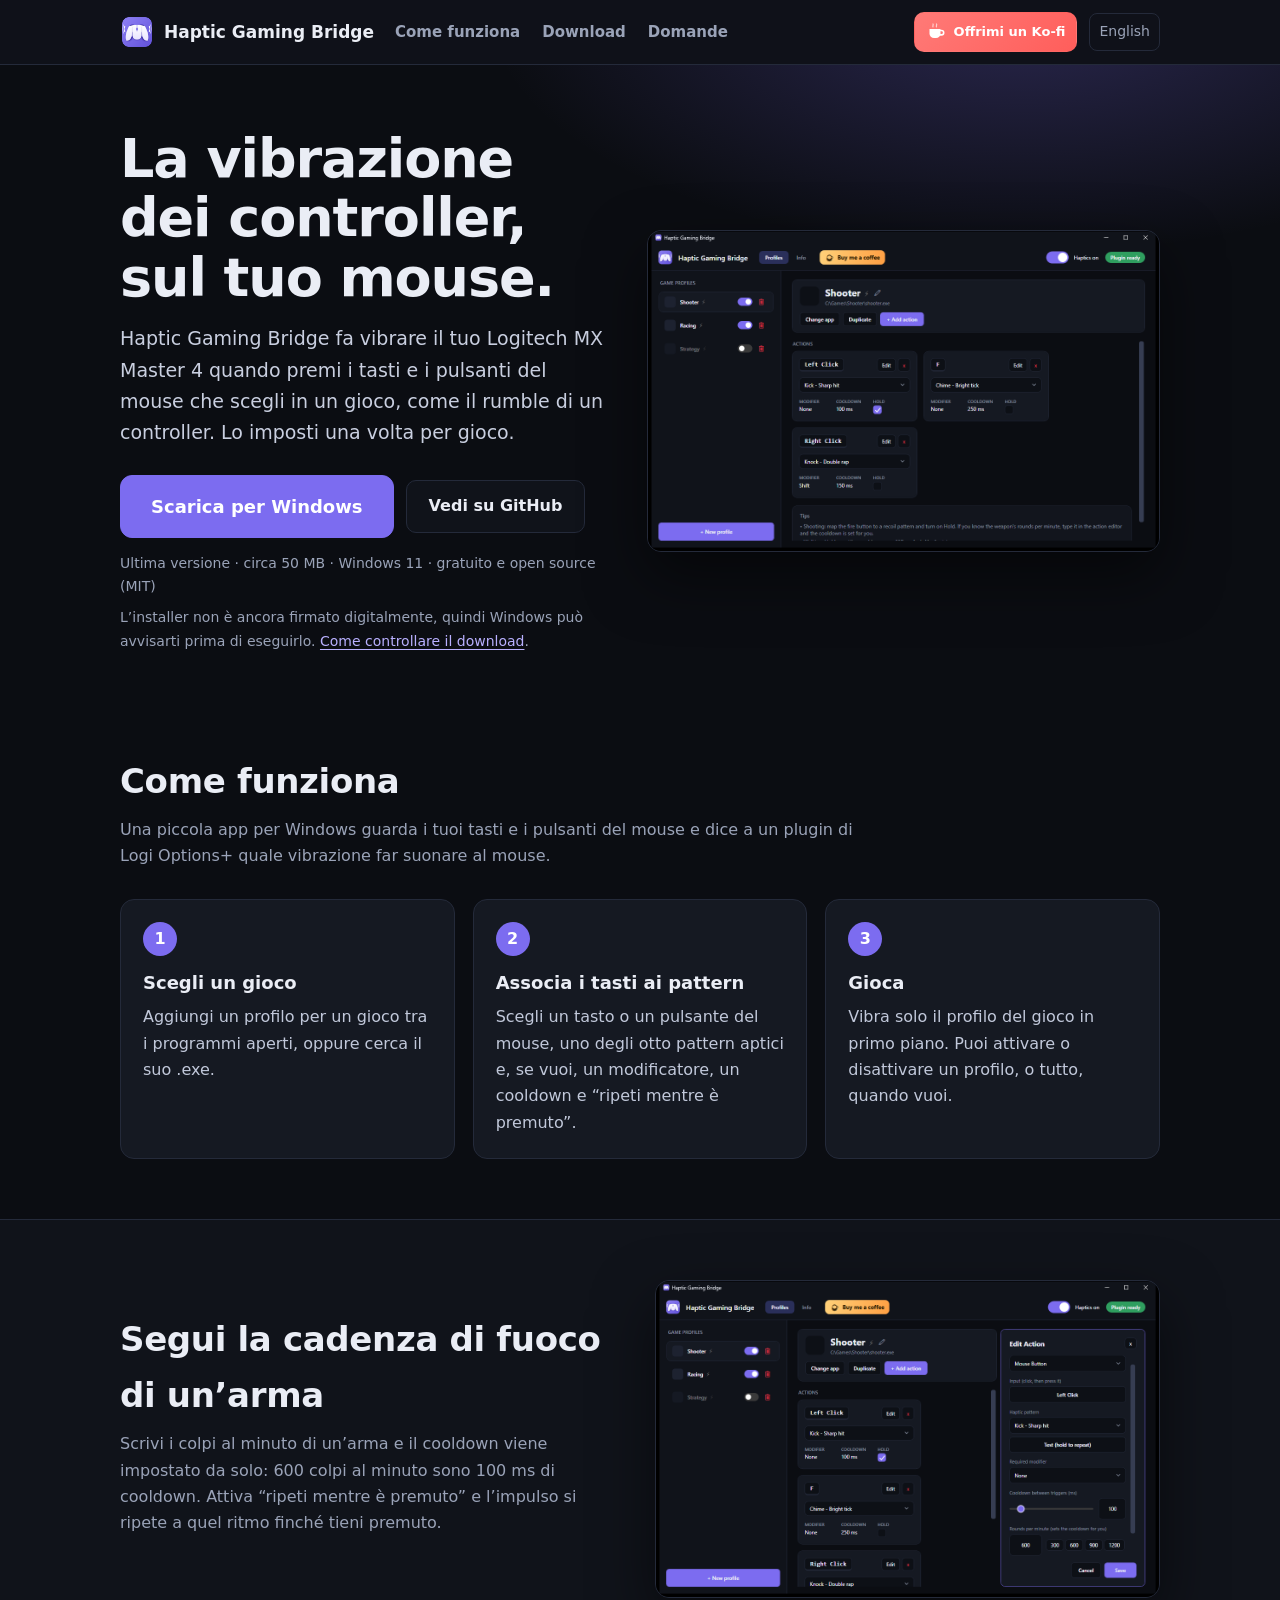
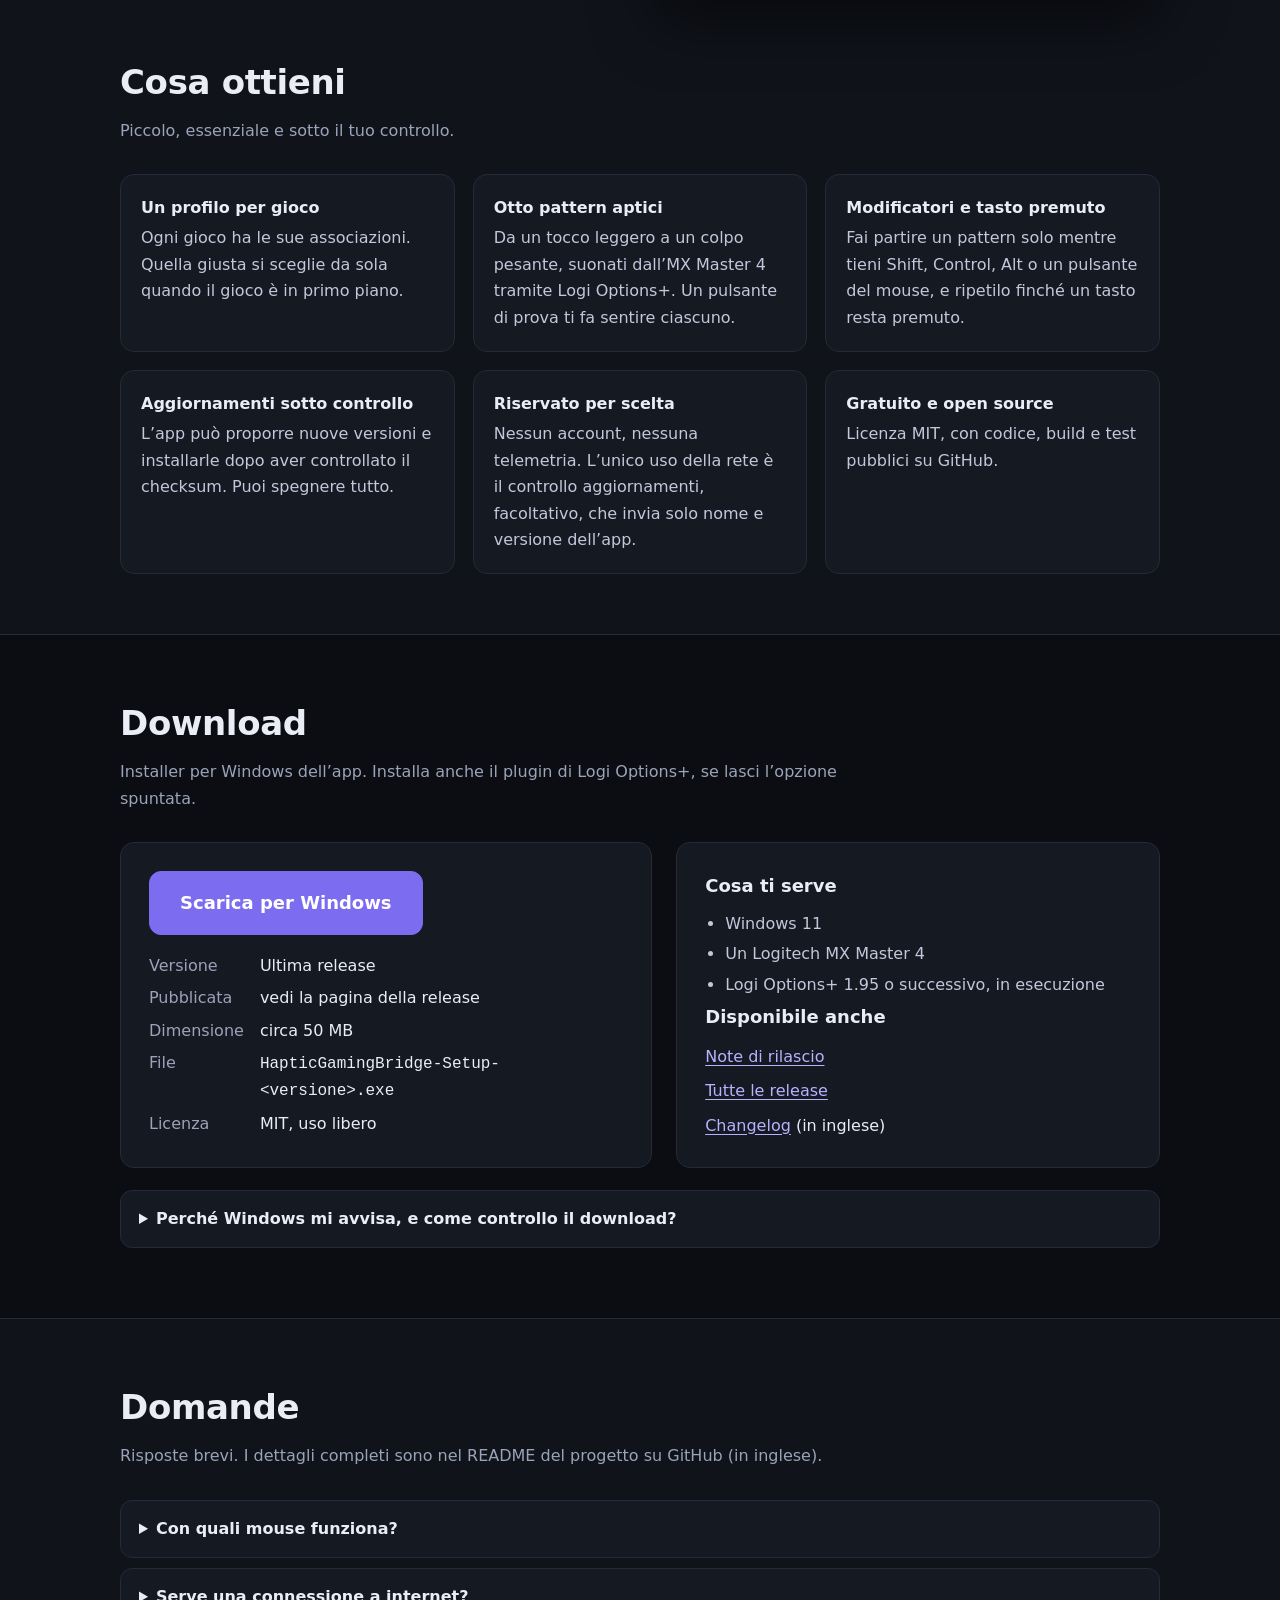
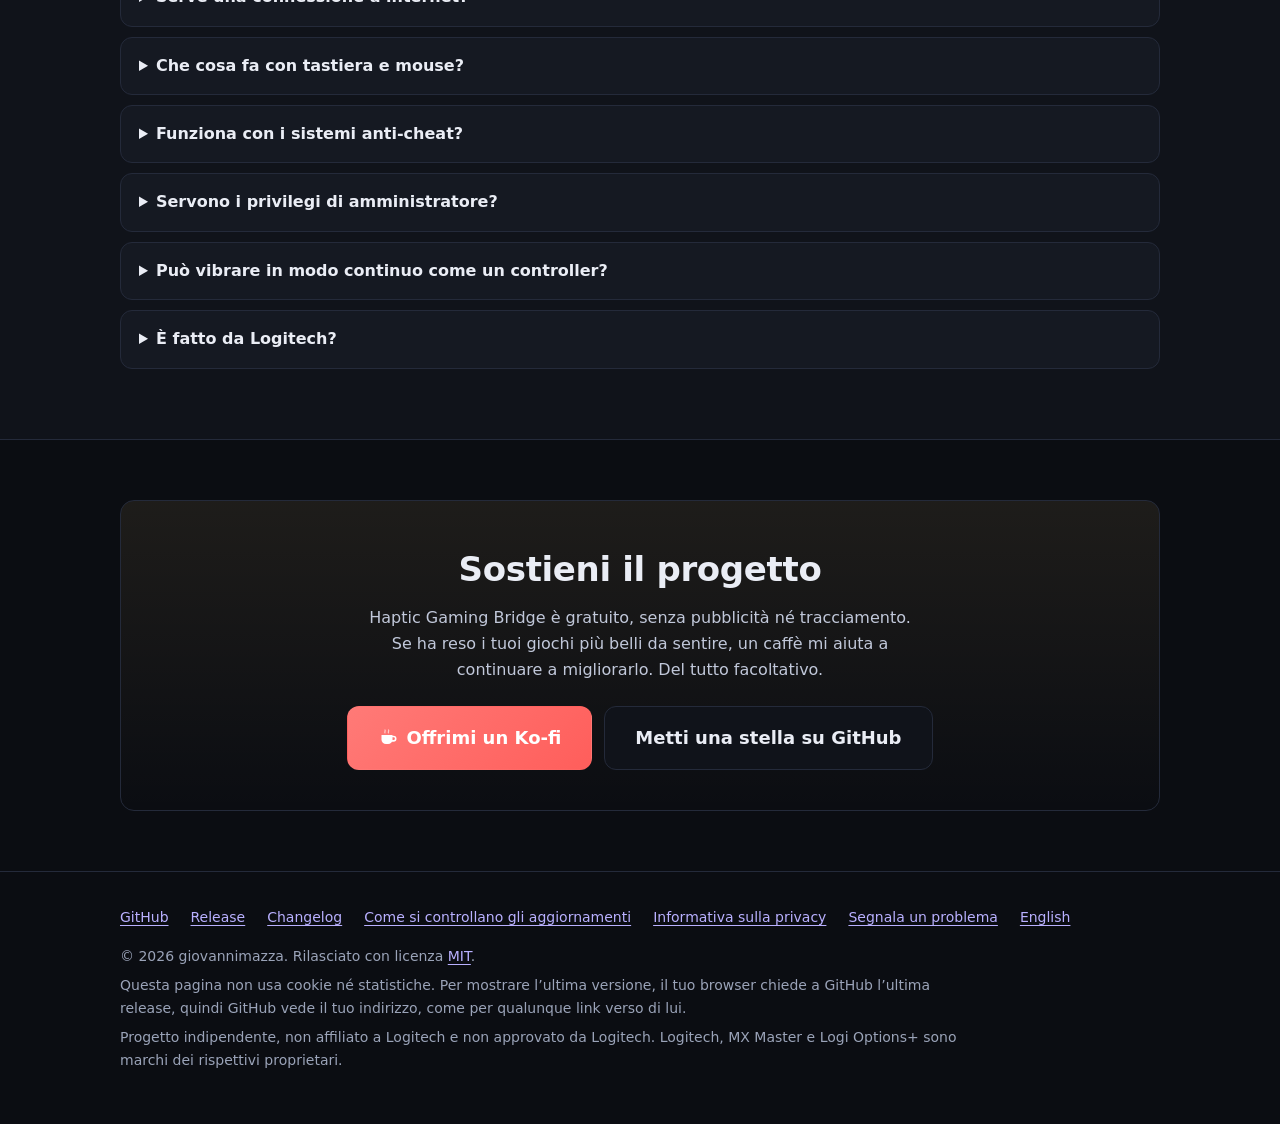
==== commit 3ea66545: "Remove the PayPal button; Ko-fi is the only support link Removed from the app header, the website (E" ====
--- a/site/it/index.html
+++ b/site/it/index.html
@@ -23,7 +23,6 @@
       <a href="#faq">Domande</a>
     </nav>
     <span class="spacer"></span>
-    <a class="btn btn-paypal btn-small" href="https://paypal.me/giovanbattistamazza"><svg class="pp" viewBox="0 0 24 24" width="20" height="20" aria-hidden="true"><text class="pp-back" x="9" y="19">P</text><text class="pp-front" x="5" y="20">P</text></svg> Supportami su PayPal</a>
     <a class="btn btn-kofi btn-small" href="https://ko-fi.com/giovanbattistamazza"><span class="cup"><svg class="cupsvg" viewBox="0 0 20 20" width="20" height="20" aria-hidden="true"><path d="M3.5 7H14.5V11.5A4.5 4.5 0 0 1 10 16H8A4.5 4.5 0 0 1 3.5 11.5Z" fill="currentColor"/><path d="M14.5 8.5H15.5A2.2 2.2 0 0 1 15.5 12.9H13.8" fill="none" stroke="currentColor" stroke-width="1.6" stroke-linecap="round"/><path d="M7 4.8C6.2 3.8 7.8 3.2 7 2M10.5 4.8C9.7 3.8 11.3 3.2 10.5 2" fill="none" stroke="currentColor" stroke-width="1.2" stroke-linecap="round" opacity=".65"/></svg></span> Offrimi un Ko-fi</a>
     <a class="lang" href="../" hreflang="en" lang="en">English</a>
   </div>
@@ -150,7 +149,6 @@
         <h2>Sostieni il progetto</h2>
         <p>Haptic Gaming Bridge è gratuito, senza pubblicità né tracciamento. Se ha reso i tuoi giochi più belli da sentire, un caffè mi aiuta a continuare a migliorarlo. Del tutto facoltativo.</p>
         <div class="row">
-          <a class="btn btn-paypal btn-big" href="https://paypal.me/giovanbattistamazza"><svg class="pp" viewBox="0 0 24 24" width="20" height="20" aria-hidden="true"><text class="pp-back" x="9" y="19">P</text><text class="pp-front" x="5" y="20">P</text></svg> Supportami su PayPal</a>
           <a class="btn btn-kofi btn-big" href="https://ko-fi.com/giovanbattistamazza"><span class="cup"><svg class="cupsvg" viewBox="0 0 20 20" width="20" height="20" aria-hidden="true"><path d="M3.5 7H14.5V11.5A4.5 4.5 0 0 1 10 16H8A4.5 4.5 0 0 1 3.5 11.5Z" fill="currentColor"/><path d="M14.5 8.5H15.5A2.2 2.2 0 0 1 15.5 12.9H13.8" fill="none" stroke="currentColor" stroke-width="1.6" stroke-linecap="round"/><path d="M7 4.8C6.2 3.8 7.8 3.2 7 2M10.5 4.8C9.7 3.8 11.3 3.2 10.5 2" fill="none" stroke="currentColor" stroke-width="1.2" stroke-linecap="round" opacity=".65"/></svg></span> Offrimi un Ko-fi</a>
           <a class="btn btn-big" href="https://github.com/giovannimazza/haptic-bridge">Metti una stella su GitHub</a>
         </div>
--- a/site/assets/style.css
+++ b/site/assets/style.css
@@ -35,11 +35,6 @@
 .btn-primary { background: var(--accent); border-color: var(--accent); color: #fff; }
 .btn-primary:hover { background: var(--accent-hover); border-color: var(--accent-hover); }
 .btn-big { padding: 16px 30px; font-size: 18px; border-radius: 12px; }
-.btn-paypal { background: linear-gradient(135deg, #1a8ad8, #0070ba); border-color: transparent; color: #fff; }
-.btn-paypal:hover { background: linear-gradient(135deg, #2c98e4, #0a7fcc); color: #fff; }
-.btn-paypal .pp { flex: none; font: italic 900 20px/1 system-ui, "Segoe UI", sans-serif; }
-.pp-front { fill: #fff; }
-.pp-back { fill: #9cd0ff; }
 .btn-kofi { background: linear-gradient(135deg, #ff7a77, #ff5e5b); border-color: transparent; color: #fff; }
 .btn-kofi:hover { background: linear-gradient(135deg, #ff8d8a, #ff706d); color: #fff; }
 .btn-kofi .cup { display: inline-flex; line-height: 0; transform-origin: 50% 85%; }
